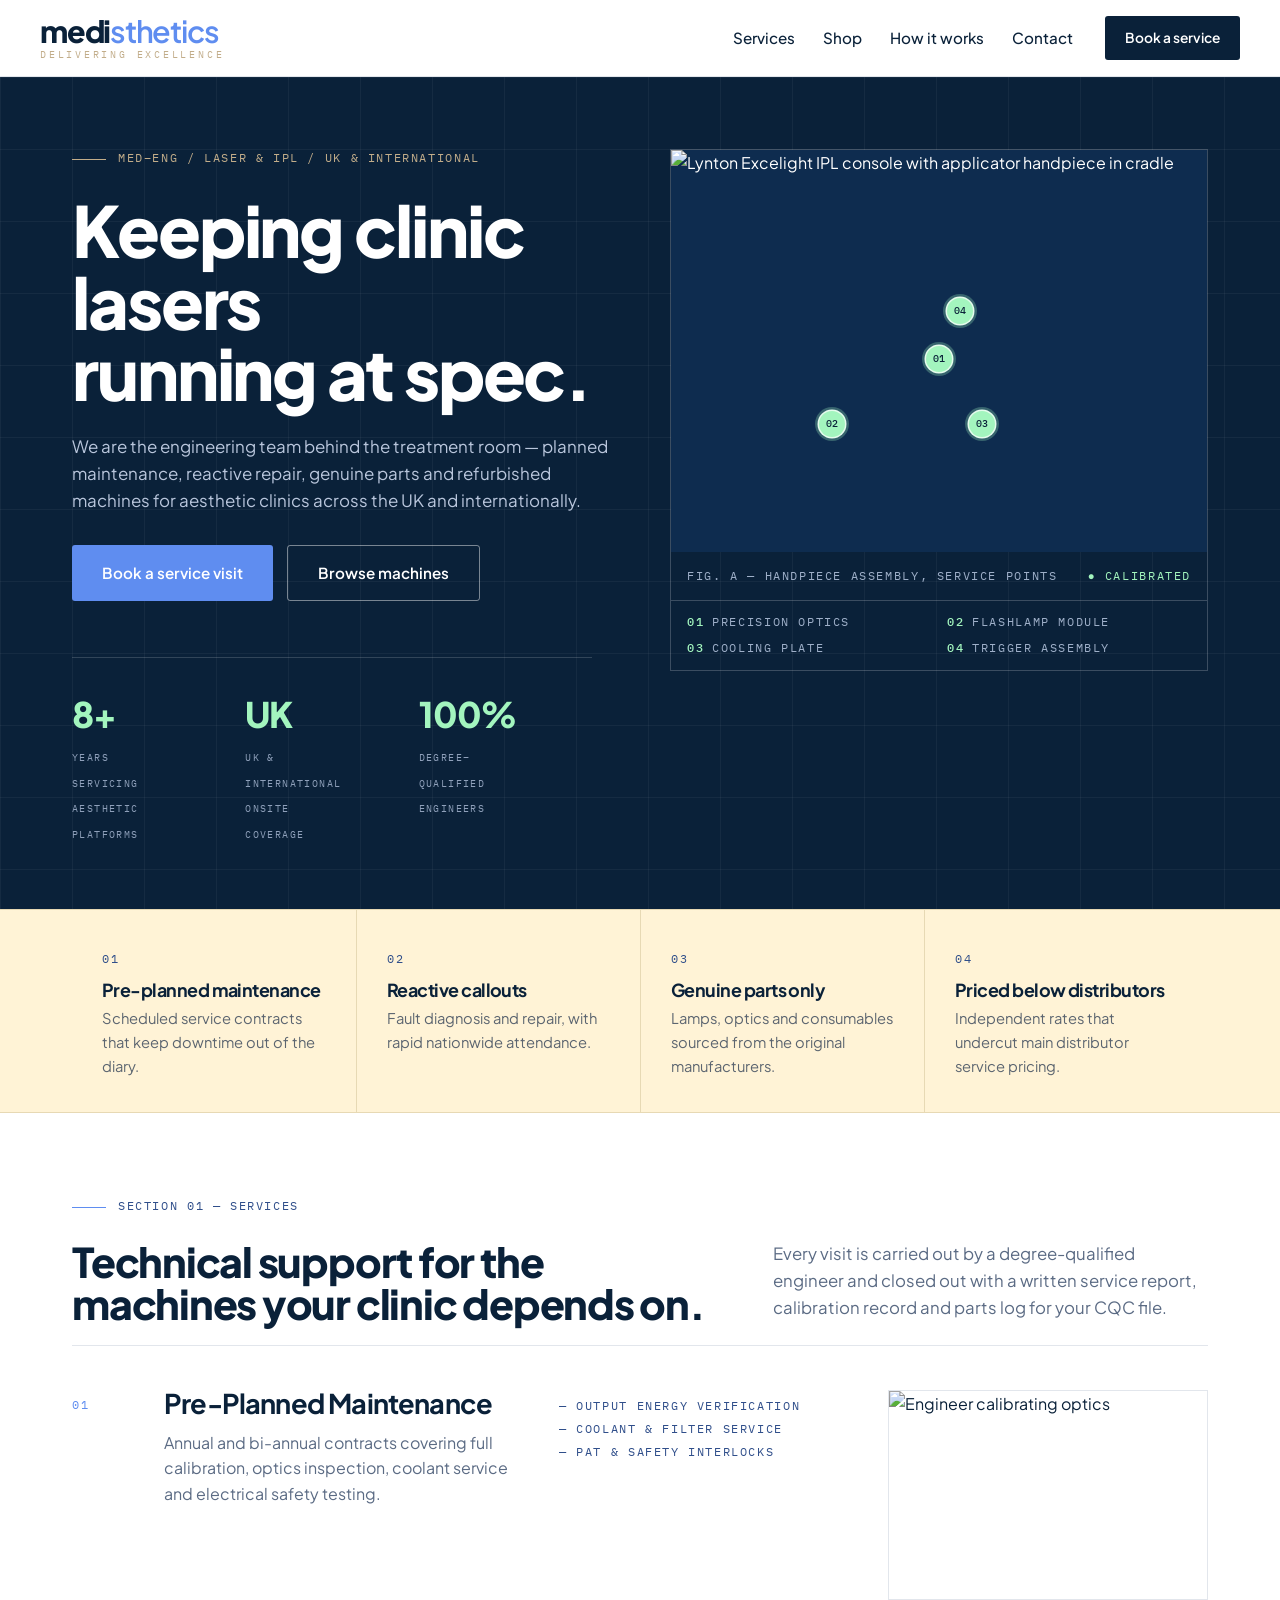
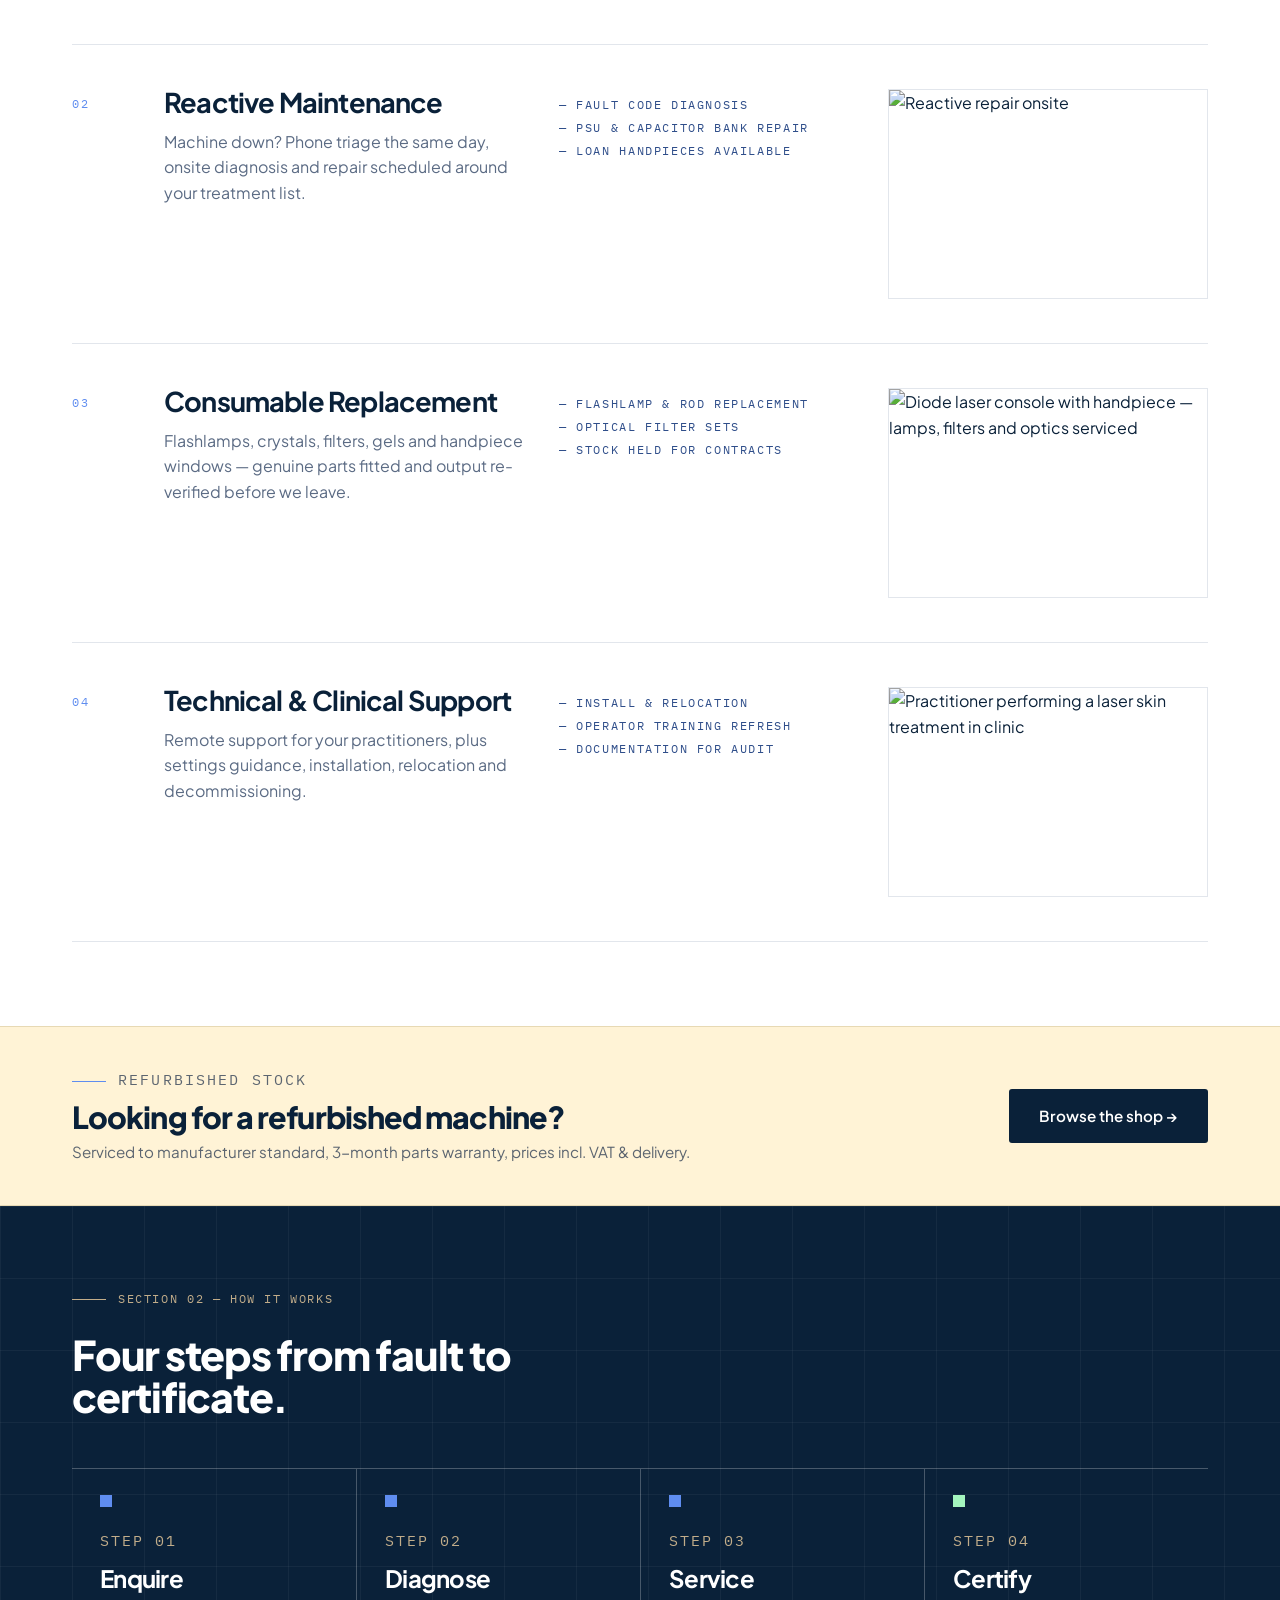
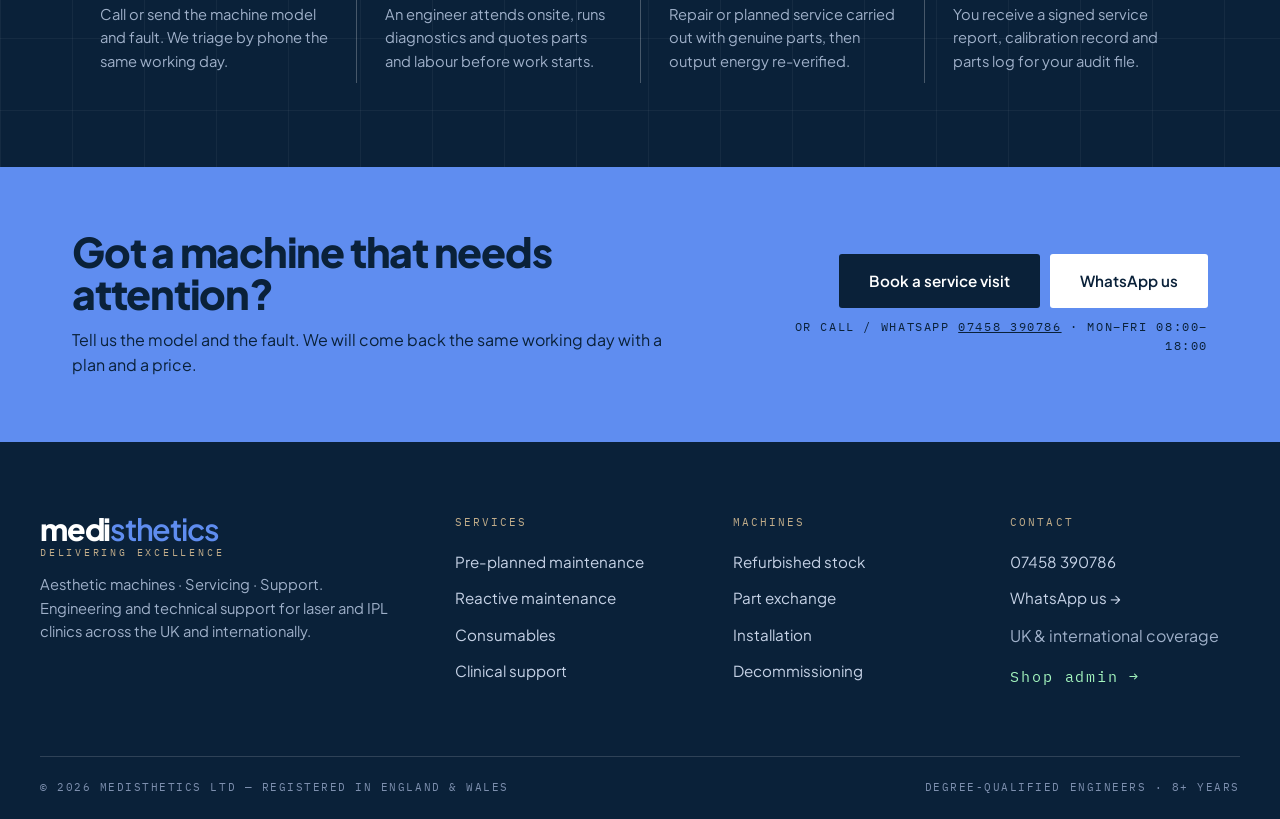
==== index.html @ 8d22d235 "Footer logo keeps its tagline on mobile/tablet" ====
<!doctype html>
<html lang="en">
<head>
  <meta charset="utf-8" />
  <meta name="viewport" content="width=device-width, initial-scale=1" />
  <title>medisthetics — Keeping clinic lasers running at spec</title>
  <meta name="description" content="Planned maintenance, reactive repair, genuine parts and refurbished machines for aesthetic clinics across the UK and internationally." />
  <meta name="theme-color" content="#0A2139" />
  <meta property="og:type" content="website" />
  <meta property="og:title" content="medisthetics — Keeping clinic lasers running at spec" />
  <meta property="og:description" content="Planned maintenance, reactive repair, genuine parts and refurbished machines for aesthetic clinics across the UK and internationally." />
  <meta name="twitter:card" content="summary" />
  <meta name="twitter:title" content="medisthetics — Keeping clinic lasers running at spec" />
  <meta name="twitter:description" content="Planned maintenance, reactive repair, genuine parts and refurbished machines for aesthetic clinics across the UK and internationally." />
  <link rel="preconnect" href="https://fonts.googleapis.com">
  <link rel="preconnect" href="https://fonts.gstatic.com" crossorigin>
  <link rel="preconnect" href="https://medisthetics.co.uk" />
  <link rel="preconnect" href="https://images.pexels.com" />
  <link rel="preconnect" href="https://images.unsplash.com" />
  <link href="https://fonts.googleapis.com/css2?family=Plus+Jakarta+Sans:wght@400;500;600;700;800&family=IBM+Plex+Mono:wght@400;500&display=swap" rel="stylesheet">
  <link rel="stylesheet" href="css/styles.css?v=11" />
  <link rel="icon" href="data:image/svg+xml,<svg xmlns='http://www.w3.org/2000/svg' viewBox='0 0 100 100'><rect width='100' height='100' fill='%230A2139'/><text x='50' y='66' font-size='52' text-anchor='middle' fill='%235F8DF0' font-family='sans-serif' font-weight='bold'>m</text></svg>">
</head>
<body>
  <a class="skip-link" href="#main">Skip to content</a>

  <header class="site-header">
    <div class="container header-inner">
      <a href="#main" class="logo">medi<span>sthetics</span><em>DELIVERING EXCELLENCE</em></a>
      <nav class="nav" id="nav" aria-label="Primary">
        <a href="#services">Services</a>
        <a href="shop.html">Shop</a>
        <a href="#how">How it works</a>
        <a href="#contact">Contact</a>
        <a href="https://book.heygoldie.com/Medisthetics" target="_blank" rel="noopener" class="nav-cta">Book a service</a>
      </nav>
      <div class="header-right">
        <a class="btn btn-navy btn-sm" href="https://book.heygoldie.com/Medisthetics" target="_blank" rel="noopener">Book a service</a>
        <button class="hamburger" id="hamburger" aria-label="Open menu" aria-expanded="false" aria-controls="nav">☰</button>
      </div>
    </div>
  </header>

  <main id="main">

    <!-- HERO -->
    <section class="hero">
      <div class="container hero-grid">
        <div class="hero-copy">
          <p class="mono eyebrow-light"><span class="rule"></span>MED–ENG / LASER &amp; IPL / UK &amp; INTERNATIONAL</p>
          <h1>Keeping clinic<br>lasers<br>running at spec.</h1>
          <p class="hero-sub">We are the engineering team behind the treatment room — planned maintenance, reactive repair, genuine parts and refurbished machines for aesthetic clinics across the UK and internationally.</p>
          <div class="hero-actions">
            <a href="https://book.heygoldie.com/Medisthetics" target="_blank" rel="noopener" class="btn btn-blue">Book a service visit</a>
            <a href="shop.html" class="btn btn-ghost">Browse machines</a>
          </div>
          <div class="hero-stats">
            <div><strong>8+</strong><span>YEARS<br>SERVICING<br>AESTHETIC<br>PLATFORMS</span></div>
            <div><strong>UK</strong><span>UK &amp;<br>INTERNATIONAL<br>ONSITE<br>COVERAGE</span></div>
            <div><strong>100%</strong><span>DEGREE–<br>QUALIFIED<br>ENGINEERS</span></div>
          </div>
        </div>
        <div class="hero-fig">
          <div class="fig-img">
            <img src="https://medisthetics.co.uk/wp-content/uploads/2023/08/359752396_1348862642333833_5605400565994651627_n.jpg" alt="Lynton Excelight IPL console with applicator handpiece in cradle" fetchpriority="high" decoding="async" />
            <span class="ann-dot" style="left:50%;top:52%">01</span>
            <span class="ann-dot" style="left:30%;top:68%">02</span>
            <span class="ann-dot" style="left:58%;top:68%">03</span>
            <span class="ann-dot" style="left:54%;top:40%">04</span>
          </div>
          <div class="fig-cap mono">
            <span>FIG. A — HANDPIECE ASSEMBLY, SERVICE POINTS</span>
            <span class="ok">● CALIBRATED</span>
          </div>
          <ul class="fig-key mono" aria-label="Service points key">
            <li><b>01</b>Precision optics</li>
            <li><b>02</b>Flashlamp module</li>
            <li><b>03</b>Cooling plate</li>
            <li><b>04</b>Trigger assembly</li>
          </ul>
        </div>
      </div>
    </section>

    <!-- PILLARS -->
    <section class="pillars">
      <div class="container pillars-grid">
        <div><span class="mono num">01</span><h3>Pre-planned maintenance</h3><p>Scheduled service contracts that keep downtime out of the diary.</p></div>
        <div><span class="mono num">02</span><h3>Reactive callouts</h3><p>Fault diagnosis and repair, with rapid nationwide attendance.</p></div>
        <div><span class="mono num">03</span><h3>Genuine parts only</h3><p>Lamps, optics and consumables sourced from the original manufacturers.</p></div>
        <div><span class="mono num">04</span><h3>Priced below distributors</h3><p>Independent rates that undercut main distributor service pricing.</p></div>
      </div>
    </section>

    <!-- SERVICES -->
    <section class="section services" id="services">
      <div class="container">
        <p class="mono section-tag"><span class="rule blue"></span>SECTION 01 — SERVICES</p>
        <div class="services-head">
          <h2>Technical support for the machines your clinic depends on.</h2>
          <p>Every visit is carried out by a degree-qualified engineer and closed out with a written service report, calibration record and parts log for your CQC file.</p>
        </div>

        <div class="service-row">
          <span class="mono snum">01</span>
          <div class="s-main"><h3>Pre-Planned Maintenance</h3><p>Annual and bi-annual contracts covering full calibration, optics inspection, coolant service and electrical safety testing.</p></div>
          <ul class="mono s-list"><li>— OUTPUT ENERGY VERIFICATION</li><li>— COOLANT &amp; FILTER SERVICE</li><li>— PAT &amp; SAFETY INTERLOCKS</li></ul>
          <img src="https://images.unsplash.com/photo-1581092160562-40aa08e78837?q=80&w=800&auto=format&fit=crop" alt="Engineer calibrating optics" loading="lazy" decoding="async" />
        </div>

        <div class="service-row">
          <span class="mono snum">02</span>
          <div class="s-main"><h3>Reactive Maintenance</h3><p>Machine down? Phone triage the same day, onsite diagnosis and repair scheduled around your treatment list.</p></div>
          <ul class="mono s-list"><li>— FAULT CODE DIAGNOSIS</li><li>— PSU &amp; CAPACITOR BANK REPAIR</li><li>— LOAN HANDPIECES AVAILABLE</li></ul>
          <img src="https://images.unsplash.com/photo-1581092918056-0c4c3acd3789?q=80&w=800&auto=format&fit=crop" alt="Reactive repair onsite" loading="lazy" decoding="async" />
        </div>

        <div class="service-row">
          <span class="mono snum">03</span>
          <div class="s-main"><h3>Consumable Replacement</h3><p>Flashlamps, crystals, filters, gels and handpiece windows — genuine parts fitted and output re-verified before we leave.</p></div>
          <ul class="mono s-list"><li>— FLASHLAMP &amp; ROD REPLACEMENT</li><li>— OPTICAL FILTER SETS</li><li>— STOCK HELD FOR CONTRACTS</li></ul>
          <img src="https://medisthetics.co.uk/wp-content/uploads/2023/08/360036607_1311013256158118_4040038408890133275_n.jpg" alt="Diode laser console with handpiece — lamps, filters and optics serviced" loading="lazy" decoding="async" />
        </div>

        <div class="service-row">
          <span class="mono snum">04</span>
          <div class="s-main"><h3>Technical &amp; Clinical Support</h3><p>Remote support for your practitioners, plus settings guidance, installation, relocation and decommissioning.</p></div>
          <ul class="mono s-list"><li>— INSTALL &amp; RELOCATION</li><li>— OPERATOR TRAINING REFRESH</li><li>— DOCUMENTATION FOR AUDIT</li></ul>
          <img src="https://images.pexels.com/photos/3738355/pexels-photo-3738355.jpeg?auto=compress&cs=tinysrgb&w=800" alt="Practitioner performing a laser skin treatment in clinic" loading="lazy" decoding="async" />
        </div>
      </div>
    </section>

    <!-- MACHINES BANNER -->
    <section class="shop-teaser">
      <div class="container shop-teaser-inner">
        <div>
          <p class="mono section-tag"><span class="rule blue"></span>REFURBISHED STOCK</p>
          <h2>Looking for a refurbished machine?</h2>
          <p>Serviced to manufacturer standard, 3-month parts warranty, prices incl. VAT &amp; delivery.</p>
        </div>
        <a href="shop.html" class="btn btn-navy">Browse the shop →</a>
      </div>
    </section>

    <!-- HOW IT WORKS -->
    <section class="how" id="how">
      <div class="container">
        <p class="mono eyebrow-light"><span class="rule"></span>SECTION 02 — HOW IT WORKS</p>
        <h2>Four steps from fault to<br>certificate.</h2>
        <div class="steps-grid">
          <div class="step"><span class="sq blue"></span><p class="mono">STEP 01</p><h3>Enquire</h3><p>Call or send the machine model and fault. We triage by phone the same working day.</p></div>
          <div class="step"><span class="sq blue"></span><p class="mono">STEP 02</p><h3>Diagnose</h3><p>An engineer attends onsite, runs diagnostics and quotes parts and labour before work starts.</p></div>
          <div class="step"><span class="sq blue"></span><p class="mono">STEP 03</p><h3>Service</h3><p>Repair or planned service carried out with genuine parts, then output energy re-verified.</p></div>
          <div class="step"><span class="sq mint"></span><p class="mono">STEP 04</p><h3>Certify</h3><p>You receive a signed service report, calibration record and parts log for your audit file.</p></div>
        </div>
      </div>
    </section>

    <!-- CTA / CONTACT -->
    <section class="cta" id="contact">
      <div class="container cta-inner">
        <div class="cta-copy">
          <h2>Got a machine that needs attention?</h2>
          <p class="contact-sub">Tell us the model and the fault. We will come back the same working day with a plan and a price.</p>
        </div>
        <div class="cta-side">
          <div class="cta-btns">
            <a class="btn btn-navy" href="https://book.heygoldie.com/Medisthetics" target="_blank" rel="noopener">Book a service visit</a>
            <a class="btn btn-whatsapp" href="https://wa.me/447458390786?text=Hi%20medisthetics%2C%20I%20have%20a%20machine%20enquiry." target="_blank" rel="noopener">WhatsApp us</a>
          </div>
          <p class="mono cta-line">OR CALL / WHATSAPP <a href="tel:+447458390786">07458 390786</a> · MON–FRI 08:00–18:00</p>
        </div>
      </div>
    </section>

  </main>

  <footer class="footer">
    <div class="container footer-grid">
      <div class="f-brand">
        <div class="logo light">medi<span>sthetics</span><em>DELIVERING EXCELLENCE</em></div>
        <p>Aesthetic machines · Servicing · Support. Engineering and technical support for laser and IPL clinics across the UK and internationally.</p>
      </div>
      <div><p class="mono f-tag">SERVICES</p><a href="#services">Pre-planned maintenance</a><a href="#services">Reactive maintenance</a><a href="#services">Consumables</a><a href="#services">Clinical support</a></div>
      <div><p class="mono f-tag">MACHINES</p><a href="shop.html">Refurbished stock</a><a href="shop.html">Part exchange</a><a href="#contact">Installation</a><a href="#contact">Decommissioning</a></div>
      <div><p class="mono f-tag">CONTACT</p><a href="tel:+447458390786">07458 390786</a><a href="https://wa.me/447458390786" target="_blank" rel="noopener">WhatsApp us →</a><span>UK &amp; international coverage</span><a href="admin.html" class="f-admin">Shop admin →</a></div>
    </div>
    <div class="container footer-bottom mono">
      <span>© 2026 MEDISTHETICS LTD — REGISTERED IN ENGLAND &amp; WALES</span>
      <span>DEGREE-QUALIFIED ENGINEERS · 8+ YEARS</span>
    </div>
  </footer>

  <script src="js/store.js?v=11"></script>
  <script src="js/app.js?v=11"></script>
</body>
</html>
---- css/styles.css ----
/* medisthetics — clean engineering editorial
   Navy #0A2139 / Blue #5F8DF0 / Cream #FFF3D6 / Mint #A3F5BE / Tan #C2AD8A
   Sans: Plus Jakarta Sans. Mono: IBM Plex Mono for labels.
*/
:root{
  --navy:#0A2139;
  --navy-2:#10294a;
  --blue:#5F8DF0;
  --blue-dark:#2F4E8A;
  --cream:#FFF3D6;
  --cream-line:#E7D9B4;
  --mint:#A3F5BE;
  --tan:#C2AD8A;
  --ink:#0A2139;
  --muted:#5B6B84;
  --line:#E2E6EC;
  --bg:#FFFFFF;
  --bg-soft:#F7F8FA;
  --sans:'Plus Jakarta Sans',-apple-system,'Segoe UI',sans-serif;
  --mono:'IBM Plex Mono',ui-monospace,monospace;
}
*{box-sizing:border-box}
html{scroll-behavior:smooth;overflow-x:clip}
body{margin:0;font-family:var(--sans);color:var(--ink);background:var(--bg);line-height:1.6;-webkit-font-smoothing:antialiased;overflow-x:clip}
img{display:block;max-width:100%}
a{color:inherit}
.container{max-width:1200px;margin:0 auto;padding:0 32px}
.hidden{display:none!important}
.mono{font-family:var(--mono);font-size:.72rem;letter-spacing:.14em;text-transform:uppercase;font-weight:400}
h1,h2,h3{letter-spacing:-.03em;line-height:1.02;margin:0}
h1{font-size:clamp(2.4rem,6vw + 1rem,4.4rem);font-weight:800;color:#fff}
h2{font-size:clamp(1.8rem,3.2vw,2.6rem);font-weight:800}
.section{padding:84px 0}
.rule{display:inline-block;width:34px;height:1px;background:var(--tan);vertical-align:middle;margin-right:12px}
.rule.blue{background:var(--blue)}

/* Header */
.site-header{position:sticky;top:0;z-index:80;background:#fff;border-bottom:1px solid var(--line)}
.header-inner{display:flex;align-items:center;gap:32px;padding:16px 0}
.logo{font-size:1.9rem;font-weight:800;letter-spacing:-.04em;text-decoration:none;color:var(--navy);line-height:1}
.logo span{color:var(--blue);font-weight:600}
.logo em{display:block;font-style:normal;font-family:var(--mono);font-size:.62rem;letter-spacing:.28em;color:var(--tan);font-weight:400;margin-top:4px}
.logo.light{color:#fff}
.nav{display:flex;gap:28px;margin-left:auto}
.nav a{text-decoration:none;font-size:.95rem;font-weight:500;color:var(--ink)}
.nav a:hover{color:var(--blue-dark)}
.nav-cta{display:none}
.header-right{display:flex;align-items:center;gap:10px;flex:none}
.header-inner>*{min-width:0}
.logo{min-width:0;overflow:hidden}
.logo em{white-space:nowrap}
.hamburger{display:none;background:#fff;border:1.5px solid var(--navy);color:var(--navy);padding:6px 10px;cursor:pointer;font-size:1.05rem;line-height:1;border-radius:10px;min-width:44px;min-height:44px;position:relative;z-index:70}
.hamburger:hover{background:var(--navy);color:#fff}
.hamburger[aria-expanded="true"]{background:var(--navy);color:#fff}
@media(max-width:900px){
  .nav{position:fixed;top:0;right:0;bottom:0;width:min(280px,82vw);background:var(--navy);flex-direction:column;padding:90px 28px;transform:translateX(100%);transition:.25s;margin:0;z-index:60;gap:4px}  .nav.open{transform:none;box-shadow:-16px 0 40px rgba(10,33,57,.35)}
  .nav a{color:#fff}
  .nav a.active{color:var(--mint);border-bottom-color:var(--mint)}
  .header-right{margin-left:auto}
  .nav-cta{display:inline-flex!important;align-items:center;justify-content:center;background:var(--blue);border-radius:6px;padding:14px 20px!important;font-weight:700;margin-top:12px}
  .site-header .logo em{display:none}
  .hamburger{display:block}
}

/* Buttons — flat, sharp */
.btn{display:inline-flex;align-items:center;justify-content:center;text-decoration:none;border:0;cursor:pointer;font-family:var(--sans);font-weight:600;font-size:.95rem;padding:15px 30px;border-radius:3px;transition:.15s}
.btn-sm{padding:11px 20px;font-size:.86rem}
.btn-blue{background:var(--blue);color:#fff}
.btn-blue:hover{background:var(--blue-dark)}
.btn-navy{background:var(--navy);color:#fff}
.btn-navy:hover{background:var(--navy-2)}
.btn-ghost{border:1px solid rgba(255,255,255,.45);color:#fff;background:transparent}
.btn-ghost:hover{border-color:#fff}

/* Hero */
.hero{background:var(--navy);background-image:linear-gradient(rgba(255,255,255,.045) 1px,transparent 1px),linear-gradient(90deg,rgba(255,255,255,.045) 1px,transparent 1px);background-size:72px 72px;color:#fff;padding:72px 0 64px}
.hero-grid{display:grid;grid-template-columns:1fr 1fr;gap:60px;align-items:start}
.eyebrow-light{color:var(--tan);margin:0 0 26px}
.hero-sub{color:#B9C6DC;font-size:1.06rem;max-width:46ch;margin:24px 0 30px}
.hero-actions{display:flex;gap:14px;flex-wrap:wrap}
.hero-stats{display:grid;grid-template-columns:repeat(3,1fr);margin-top:56px;padding-top:28px;border-top:1px solid rgba(255,255,255,.16);max-width:520px}
.hero-stats strong{display:block;color:var(--mint);font-size:2.2rem;font-weight:800;letter-spacing:-.03em}
.hero-stats span{font-family:var(--mono);font-size:.62rem;letter-spacing:.14em;color:#8fa0ba;line-height:1.7}
.hero-fig{border:1px solid rgba(255,255,255,.2)}
.fig-img{position:relative;background:#0e2c4f;aspect-ratio:4/3;overflow:hidden}
.fig-img img{width:100%;height:100%;object-fit:cover;object-position:center 25%}
.fig-cap{display:flex;justify-content:space-between;gap:16px;padding:14px 16px;color:#9fb0c9;line-height:1.7}
.fig-cap .ok{color:var(--mint)}
/* Numbered service-point dots (numbers only — names live in the key below, so nothing can overlap) */
.ann-dot{position:absolute;z-index:2;transform:translate(-50%,-50%);width:26px;height:26px;border-radius:50%;background:var(--mint);color:var(--navy);font-family:var(--mono);font-size:.64rem;font-weight:500;display:flex;align-items:center;justify-content:center;box-shadow:0 0 0 4px rgba(163,245,190,.28),0 0 0 1.5px #fff}
.fig-key{list-style:none;margin:0;padding:12px 16px;display:grid;grid-template-columns:1fr 1fr;gap:8px 16px;border-top:1px solid rgba(255,255,255,.2);color:#9fb0c9;line-height:1.6;text-transform:uppercase}
.fig-key b{color:var(--mint);font-weight:500;margin-right:8px}
@media(max-width:960px){.hero-grid{grid-template-columns:1fr}}

/* Pillars */
.pillars{background:var(--cream);border-top:1px solid var(--cream-line);border-bottom:1px solid var(--cream-line)}
.pillars-grid{display:grid;grid-template-columns:repeat(4,1fr)}
.pillars-grid>div{padding:34px 30px;border-left:1px solid var(--cream-line)}
.pillars-grid>div:first-child{border-left:0}
.num{color:var(--blue)}
.pillars h3{font-size:1.12rem;margin:12px 0 8px}
.pillars p{margin:0;color:#5c6570;font-size:.92rem}
@media(max-width:900px){.pillars-grid{grid-template-columns:1fr 1fr}.pillars-grid>div{border-left:0;border-top:1px solid var(--cream-line)}}
@media(max-width:560px){.pillars-grid{grid-template-columns:1fr}}

/* Services */
.section-tag{color:var(--blue-dark);margin:0 0 26px}
.services-head{display:grid;grid-template-columns:1.2fr .8fr;gap:48px;align-items:start;margin-bottom:20px}
.services-head p{color:var(--muted);font-size:1.05rem;margin:0}
.service-row{display:grid;grid-template-columns:60px 1.1fr .9fr 320px;gap:32px;align-items:start;padding:44px 0;border-top:1px solid var(--line)}
.service-row:last-of-type{border-bottom:1px solid var(--line)}
.snum{color:var(--blue);padding-top:6px}
.s-main h3{font-size:1.7rem;margin-bottom:12px}
.s-main p{margin:0;color:var(--muted);max-width:38ch}
.s-list{list-style:none;margin:0;padding:4px 0 0;color:var(--blue-dark);line-height:2}
.s-list li{white-space:nowrap}
.service-row img{width:100%;height:210px;object-fit:cover;border:1px solid var(--line)}
@media(max-width:1020px){.service-row{grid-template-columns:50px 1fr 1fr}.service-row img{grid-column:1/-1;height:260px}.s-list li{white-space:normal}}
@media(max-width:680px){.services-head{grid-template-columns:1fr}.service-row{grid-template-columns:1fr;gap:14px}}

/* Machines banner (homepage link to dedicated shop) */
.shop-teaser{background:var(--cream);border-top:1px solid var(--cream-line);border-bottom:1px solid var(--cream-line)}
.shop-teaser-inner{display:flex;align-items:center;justify-content:space-between;gap:28px;padding-top:40px;padding-bottom:40px}
.shop-teaser .section-tag{margin:0 0 10px}
.shop-teaser h2{font-size:clamp(1.4rem,2.4vw,1.9rem);margin:0 0 8px}
.shop-teaser p{margin:0;color:#5c6570;max-width:60ch;font-size:.95rem}
.shop-teaser .btn{flex:0 0 auto}
@media(max-width:800px){.shop-teaser-inner{flex-direction:column;align-items:start}}

/* Shop — product listing */
.shop{background:var(--bg-soft);border-top:1px solid var(--line);border-bottom:1px solid var(--line)}
.shop-head{display:flex;align-items:end;justify-content:space-between;gap:24px;margin-bottom:24px}
.shop-head h2{margin-bottom:10px}
.shop-head-sub{margin:0;color:var(--muted);font-size:1.02rem;max-width:60ch}
.count-badge{flex:0 0 auto;background:var(--navy);color:#fff;border-radius:999px;padding:10px 18px;margin:0}
.shop-toolbar{display:flex;gap:12px;align-items:stretch;background:#fff;border:1px solid var(--line);border-radius:14px;padding:12px;box-shadow:0 1px 2px rgba(10,33,57,.06);position:sticky;top:73px;z-index:20}
.search-wrap{flex:1;display:flex;align-items:center;gap:10px;border:1px solid var(--line);border-radius:10px;padding:0 14px;background:#FBFCFE;min-width:0}
.search-wrap:focus-within{border-color:var(--blue);box-shadow:0 0 0 3px rgba(95,141,240,.18)}
.search-icon{color:var(--blue-dark);font-size:1.1rem}
.search-wrap input{flex:1;border:0;background:transparent;font-family:var(--sans);font-size:.95rem;padding:13px 0;outline:none;min-width:0}
.clear-btn{border:0;background:#EDF1F6;border-radius:50%;width:26px;height:26px;cursor:pointer;color:var(--blue-dark);font-size:.75rem;line-height:1}
.toolbar-right{display:flex;gap:10px;align-items:stretch}
.sort-wrap{display:flex;align-items:center;gap:10px;border:1px solid var(--line);border-radius:10px;padding:0 14px;background:#fff}
.sort-label{color:var(--muted);font-size:.66rem}
.sort-wrap select{border:0;background:transparent;font-family:var(--sans);font-size:.9rem;font-weight:600;padding:13px 0;outline:none;cursor:pointer;color:var(--ink)}
.btn-reset{background:transparent;border:1px dashed var(--line);border-radius:10px;padding:0 18px;cursor:pointer;font-family:var(--sans);font-weight:700;font-size:.86rem;color:var(--blue-dark)}
.btn-reset:hover{border-color:var(--blue)}
.shop-subrow{display:flex;align-items:center;gap:14px;margin:18px 0 24px;flex-wrap:wrap}
.filter-label{color:var(--muted);margin:0}
.product-grid{display:grid;grid-template-columns:repeat(3,1fr);gap:24px}
.product{background:#fff;border:1px solid var(--line);border-radius:14px;overflow:hidden;display:flex;flex-direction:column;box-shadow:0 1px 2px rgba(10,33,57,.05);transition:transform .2s ease,box-shadow .2s ease}
.product:hover{transform:translateY(-4px);box-shadow:0 12px 32px rgba(10,33,57,.12)}
.product-img{aspect-ratio:4/3;background:#EDF1F6;overflow:hidden;position:relative}
.product-img img{width:100%;height:100%;object-fit:cover;transition:transform .45s ease}
.product:hover .product-img img{transform:scale(1.05)}
.product-badge{position:absolute;top:12px;left:12px;background:var(--navy);color:#fff;font-family:var(--mono);font-size:.62rem;letter-spacing:.12em;padding:7px 12px;text-transform:uppercase;border-radius:999px;box-shadow:0 2px 8px rgba(10,33,57,.25)}
.product-badge.is-premium{background:var(--mint);color:var(--navy)}
.product-warranty{position:absolute;left:12px;bottom:12px;background:rgba(255,255,255,.94);color:var(--navy);font-family:var(--mono);font-size:.62rem;letter-spacing:.1em;padding:6px 10px;border-radius:999px;text-transform:uppercase}
.product-body{padding:22px;display:flex;flex-direction:column;gap:10px;flex:1}
.product-kicker{margin:0;color:var(--blue-dark);font-size:.66rem}
.product-body h3{font-size:1.22rem;line-height:1.2}
.product-desc{font-size:.9rem;color:var(--muted);margin:0;display:-webkit-box;-webkit-line-clamp:2;-webkit-box-orient:vertical;overflow:hidden;min-height:2.7em}
.product-foot{margin-top:auto;padding-top:16px;border-top:1px solid var(--line);display:grid;gap:12px}
.product-price-row{display:flex;align-items:baseline;justify-content:space-between;gap:12px}
.price{font-weight:800;font-size:1.4rem;letter-spacing:-.02em}
.price small{display:block;font-weight:400;font-size:.66rem;color:var(--muted);font-family:var(--mono);letter-spacing:.12em;margin-top:2px}
.price-note{font-family:var(--mono);font-size:.62rem;letter-spacing:.1em;color:var(--muted);text-transform:uppercase}
.btn-view{background:var(--navy);color:#fff;border:0;border-radius:9px;padding:13px 18px;cursor:pointer;font-family:var(--sans);font-weight:700;font-size:.9rem;transition:.15s;width:100%}
.btn-view:hover{background:var(--navy-2)}
.empty{background:#fff;border:1px dashed var(--cream-line);border-radius:14px;padding:48px 32px;text-align:center}
.empty-title{font-weight:800;font-size:1.2rem;margin:0 0 8px}
.empty-sub{color:var(--muted);margin:0 0 20px}
.empty-actions{display:flex;gap:10px;justify-content:center;flex-wrap:wrap}
.empty-ghost{color:var(--navy)!important;border-color:var(--line)!important}
.shop-foot{display:flex;justify-content:space-between;gap:16px;flex-wrap:wrap;margin-top:28px;color:var(--muted)}
.shop-foot p{margin:0}
.shop-foot a{color:var(--blue-dark)}
.admin-hint{margin:0;color:var(--muted)}
.admin-hint a{color:var(--blue-dark)}
@media(max-width:960px){.product-grid{grid-template-columns:1fr 1fr}.shop-toolbar{position:static;flex-direction:column}}
@media(max-width:620px){.product-grid{grid-template-columns:1fr}.shop-head{flex-direction:column;align-items:start}.toolbar-right{flex-direction:column}.sort-wrap{justify-content:space-between}}

/* How */
.how{background:var(--navy);background-image:linear-gradient(rgba(255,255,255,.045) 1px,transparent 1px),linear-gradient(90deg,rgba(255,255,255,.045) 1px,transparent 1px);background-size:72px 72px;color:#fff;padding:84px 0}
.how h2{color:#fff;margin:0 0 50px}
.steps-grid{display:grid;grid-template-columns:repeat(4,1fr);border-top:1px solid rgba(255,255,255,.25)}
.step{padding:26px 28px 10px;border-left:1px solid rgba(255,255,255,.25)}
.step:first-child{border-left:0}
.sq{display:block;width:12px;height:12px;background:var(--blue);margin-bottom:22px}
.sq.mint{background:var(--mint)}
.step .mono{color:var(--tan);margin:0 0 14px}
.step h3{font-size:1.5rem;color:#fff;margin-bottom:12px}
.step p{color:#9fb0c9;font-size:.92rem;margin:0}
@media(max-width:900px){.steps-grid{grid-template-columns:1fr 1fr}.step{border-top:1px solid rgba(255,255,255,.25)}}
@media(max-width:560px){.steps-grid{grid-template-columns:1fr}.step{border-left:0}}

/* CTA / Contact — PDF band: title left, booking action right */
.cta{background:var(--blue);color:var(--navy);padding:64px 0}
.cta h2{margin-bottom:12px}
.cta-inner{display:flex;align-items:center;justify-content:space-between;gap:48px}
.cta-copy{max-width:640px}
.contact-sub{margin:0;font-size:1rem;max-width:52ch;color:var(--navy)}
.cta-side{display:grid;gap:10px;justify-items:end;text-align:right}
.cta-btns{display:flex;gap:10px;flex-wrap:wrap;justify-content:flex-end}
.btn-whatsapp{background:#fff;color:var(--navy)}
.btn-whatsapp:hover{background:#EDF1F6}
.cta-line{margin:0!important;color:var(--navy)!important}
.cta-line a{color:inherit}
@media(max-width:900px){.cta-inner{flex-direction:column;align-items:start;gap:28px}.cta-side{justify-items:start;text-align:left}}
@media(max-width:560px){.frow{grid-template-columns:1fr}}

/* Footer */
.footer{background:var(--navy);color:#9fb0c9}
.footer-grid{display:grid;grid-template-columns:1.6fr 1fr 1fr 1fr;gap:48px;padding:72px 0 56px}
.f-brand p{font-size:.92rem;max-width:36ch}
.f-tag{color:var(--tan);margin:0 0 18px;font-size:.7rem;letter-spacing:.18em}
.footer-grid a{display:block;text-decoration:none;font-size:.95rem;margin-bottom:12px;color:#c6d2e6}
.footer-grid a:hover{color:#fff}
.f-admin{margin-top:16px;color:var(--mint)!important;font-family:var(--mono);font-size:.7rem;letter-spacing:.12em}
.footer-bottom{display:flex;justify-content:space-between;gap:12px;flex-wrap:wrap;border-top:1px solid rgba(255,255,255,.15);padding:22px 0;color:#7d8fae;font-size:.68rem}
@media(max-width:900px){.footer-grid{grid-template-columns:1fr 1fr}}
@media(max-width:560px){.footer-grid{grid-template-columns:1fr}}

/* Modal */
.modal{position:fixed;inset:0;background:rgba(10,33,57,.6);display:flex;align-items:center;justify-content:center;padding:20px;z-index:100}
.modal-box{background:#fff;padding:30px;max-width:440px;width:100%;position:relative;border-radius:4px}
.modal-x{position:absolute;top:10px;right:10px;border:1px solid var(--line);background:#fff;width:34px;height:34px;cursor:pointer}
.modal-box input,.modal-box textarea{width:100%;font-family:var(--sans);font-size:.9rem;padding:12px;border:1px solid var(--line);border-radius:3px;margin-bottom:10px}
.form-note{color:var(--blue-dark);text-transform:none;letter-spacing:0;font-size:.82rem}

/* Admin — same clean language */
.admin-wrap{padding:48px 28px 80px;max-width:1200px}
.admin-card{background:#fff;border:1px solid var(--line);border-radius:4px;padding:30px;margin-bottom:22px}
.admin-card h2{margin-bottom:6px}
.admin-card .sub{color:var(--muted);font-size:.92rem;margin:0 0 20px}
.admin-grid{display:grid;grid-template-columns:.95fr 1.05fr;gap:22px;align-items:start}
.admin-card label{display:flex;flex-direction:column;gap:7px;font-size:.82rem;font-weight:600;margin-bottom:14px}
.admin-card input,.admin-card textarea,.admin-card select{font-family:var(--sans);font-weight:400;font-size:.92rem;padding:12px 14px;border:1px solid var(--line);border-radius:3px;background:#FBFCFE;width:100%}
.row2{display:grid;grid-template-columns:1fr 1fr;gap:12px}
.img-preview{width:100%;max-height:220px;object-fit:cover;border:1px solid var(--line);background:var(--bg-soft);min-height:120px}
.form-actions{display:flex;gap:10px}
.admin-tools{display:flex;gap:8px;margin-bottom:14px;flex-wrap:wrap}
.admin-tools input{flex:1;min-width:140px;font-family:var(--sans);padding:10px 14px;border:1px solid var(--line);border-radius:3px}
.admin-list{display:grid;gap:10px;max-height:720px;overflow:auto}
.admin-item{display:grid;grid-template-columns:64px 1fr auto;gap:12px;align-items:center;border:1px solid var(--line);padding:10px;background:#FBFCFE}
.admin-item img{width:64px;height:64px;object-fit:cover;background:var(--bg-soft)}
.admin-item strong{display:block;font-size:.92rem}
.admin-item span{font-size:.78rem;color:var(--muted)}
.btn-danger{background:#fff;color:#B42318;border:1px solid #F0B8B0;padding:8px 12px;cursor:pointer;font-weight:700;font-size:.8rem;border-radius:3px}
.btn-edit{background:#fff;border:1px solid var(--line);padding:8px 12px;cursor:pointer;font-weight:700;font-size:.8rem;border-radius:3px}
.actions{display:flex;gap:6px}
@media(max-width:960px){.admin-grid{grid-template-columns:1fr}.row2{grid-template-columns:1fr}}

/* ---- Shop page ---- */
.nav a.active{color:var(--blue-dark);font-weight:700;border-bottom:2px solid var(--blue)}
.page-hero{padding:64px 0 56px}
.page-hero a{color:var(--tan)}
.page-hero-grid{display:grid;grid-template-columns:1.4fr .6fr;gap:48px;align-items:end}
.hero-checklist{list-style:none;margin:0;padding:0;display:grid;gap:0;border:1px solid rgba(255,255,255,.2);border-radius:14px;overflow:hidden}
.hero-checklist li{display:grid;grid-template-columns:90px 1fr;gap:12px;align-items:center;padding:18px 20px;border-top:1px solid rgba(255,255,255,.16)}
.hero-checklist li:first-child{border-top:0}
.hero-checklist strong{color:var(--mint);font-size:1.6rem;font-weight:800;letter-spacing:-.02em}
.hero-checklist span{font-family:var(--mono);font-size:.64rem;letter-spacing:.12em;color:#8fa0ba;line-height:1.7}
.shop-page{padding-top:64px}
.filter-pills{display:flex;gap:8px;flex-wrap:wrap}
.pill{font-family:var(--mono);font-size:.68rem;letter-spacing:.1em;text-transform:uppercase;background:#fff;border:1px solid var(--line);border-radius:999px;padding:10px 18px;cursor:pointer;color:var(--blue-dark);transition:.15s}
.pill:hover{border-color:var(--blue);transform:translateY(-1px)}
.pill.active{background:var(--navy);border-color:var(--navy);color:#fff;box-shadow:0 4px 12px rgba(10,33,57,.25)}
.img-btn{border:0;background:none;padding:0;cursor:pointer;display:block;width:100%;height:100%}
.img-btn img{width:100%;height:100%;object-fit:cover}
.title-btn{background:none;border:0;padding:0;cursor:pointer;font:inherit;font-weight:800;letter-spacing:-.03em;text-align:left;color:inherit}
.title-btn:hover{color:var(--blue-dark);text-decoration:underline;text-underline-offset:4px}
/* Assurance strip */
.assurance{background:var(--cream);border-top:1px solid var(--cream-line);border-bottom:1px solid var(--cream-line)}
.assurance-grid{display:grid;grid-template-columns:repeat(3,1fr)}
.assurance-grid>div{padding:38px 30px;border-left:1px solid var(--cream-line)}
.assurance-grid>div:first-child{border-left:0}
.assurance-grid h3{font-size:1.15rem;margin:12px 0 8px}
.assurance-grid p{margin:0;color:#5c6570;font-size:.92rem}
/* Detail modal */
.modal-wide{max-width:760px;padding:0;overflow:hidden}
.detail-layout{display:grid;grid-template-columns:1fr 1fr}
.detail-img{background:#EDF1F6;min-height:320px}
.detail-img img{width:100%;height:100%;object-fit:cover;min-height:320px}
.detail-body{padding:28px}
.detail-body h3{font-size:1.5rem;margin-bottom:8px}
.detail-price{font-weight:800;font-size:1.2rem;margin:0 0 10px}
.detail-desc{color:var(--muted);font-size:.94rem;margin:0 0 16px}
.detail-points{list-style:none;margin:0 0 18px;padding:0;color:var(--blue-dark);line-height:2}
.detail-body input{width:100%;font-family:var(--sans);font-size:.9rem;padding:12px;border:1px solid var(--line);border-radius:3px;margin-bottom:10px}
.detail-body button.btn{width:100%}
@media(max-width:900px){
  .page-hero-grid{grid-template-columns:1fr}
  .assurance-grid{grid-template-columns:1fr}
  .assurance-grid>div{border-left:0;border-top:1px solid var(--cream-line)}
  .detail-layout{grid-template-columns:1fr}
  .detail-img img{max-height:300px}
}

/* ---- Optimisation pass: a11y, contrast, motion, small screens ---- */
.skip-link{position:absolute;left:-9999px;top:0;background:var(--navy);color:#fff;font-weight:700;font-size:.9rem;padding:12px 20px;z-index:200;text-decoration:none}
.skip-link:focus{left:12px;top:12px}
:focus-visible{outline:3px solid var(--blue);outline-offset:2px}
.num{color:var(--blue-dark)}
.cta p{color:var(--navy)}
.cta-line{color:var(--navy)!important}
@media (prefers-reduced-motion: reduce){
  html{scroll-behavior:auto}
  *,*::before,*::after{transition:none!important;animation:none!important}
}
/* Stop iOS Safari auto-zooming on form focus (needs >=16px) */
@media(max-width:768px){
  input,select,textarea{font-size:16px!important}
}
/* Touch targets */
@media (pointer:coarse){
  .pill{padding:12px 20px}
  .nav a{padding:12px 0;font-size:1.05rem}
  .btn-view,.btn{min-height:44px}
  .hamburger{min-width:44px;min-height:44px}
}
/* Phones */
@media(max-width:560px){
  .container{padding:0 28px}
  .header-inner{gap:16px;padding:18px 0}
  .site-header .container{padding:0 32px}
  .footer .container{padding:0 32px}
  .footer-grid{gap:0;padding:56px 0 36px}
  .footer-grid>div{padding:26px 0;border-top:1px solid rgba(255,255,255,.1)}
  .footer-grid>div:first-child{border-top:0;padding-top:0}
  .footer-grid a{margin-bottom:12px}
  .logo{font-size:1.5rem}
  .site-header .logo em{display:none}
  .header-right .btn{display:none}
  .section{padding:60px 0}
  .hero{padding:52px 0 44px;background-size:52px 52px}
  .hero-sub{font-size:.98rem}
  .hero-actions{gap:10px}
  .hero-actions .btn{flex:1 1 100%}
  .hero-stats{margin-top:36px;gap:12px}
  .hero-stats strong{font-size:1.6rem}
  .hero-stats span{font-size:.56rem}
  .fig-cap{flex-direction:column;gap:4px}
  .pillars-grid>div{padding:26px 22px}
  .service-row{padding:32px 0}
  .s-main h3{font-size:1.4rem}
  .service-row img{height:200px}
  .shop-teaser-inner{padding-top:32px;padding-bottom:32px;gap:20px}
  .shop-teaser .btn{width:100%}
  .ann-dot{width:20px;height:20px;font-size:.56rem}
  .fig-key{font-size:.6rem;gap:6px 10px;padding:10px 14px}
  .product-body{padding:18px}
  .price{font-size:1.25rem}
  .shop-toolbar{padding:10px}
  .page-hero{padding:48px 0 40px}
  .shop-page{padding-top:48px}
  .count-badge{align-self:start}
  .steps-grid{gap:0}
  .step{padding:22px 20px 8px}
  .cta{padding:48px 0}
  .cta-inner{gap:24px}
  .cta-side{justify-items:stretch;text-align:left;width:100%}
  .cta-side .btn{width:100%}
  .cta-btns{width:100%}
  .cta-line{font-size:.66rem;overflow-wrap:anywhere}
  .footer-bottom{padding:20px 0}
  .modal{align-items:flex-start;overflow-y:auto;padding:12px}
  .modal-box{margin:auto;padding:24px 20px;max-height:calc(100dvh - 24px);overflow-y:auto}
  .modal-wide{padding:0}
  .detail-body{padding:20px}
  .detail-img,.detail-img img{min-height:0}
  .empty{padding:36px 20px}
  .admin-wrap{padding:32px 18px 56px}
  .admin-card{padding:22px 18px}
  .admin-item{grid-template-columns:52px 1fr}
  .admin-item img{width:52px;height:52px}
  .admin-item .actions{grid-column:1/-1;justify-content:flex-start}
}
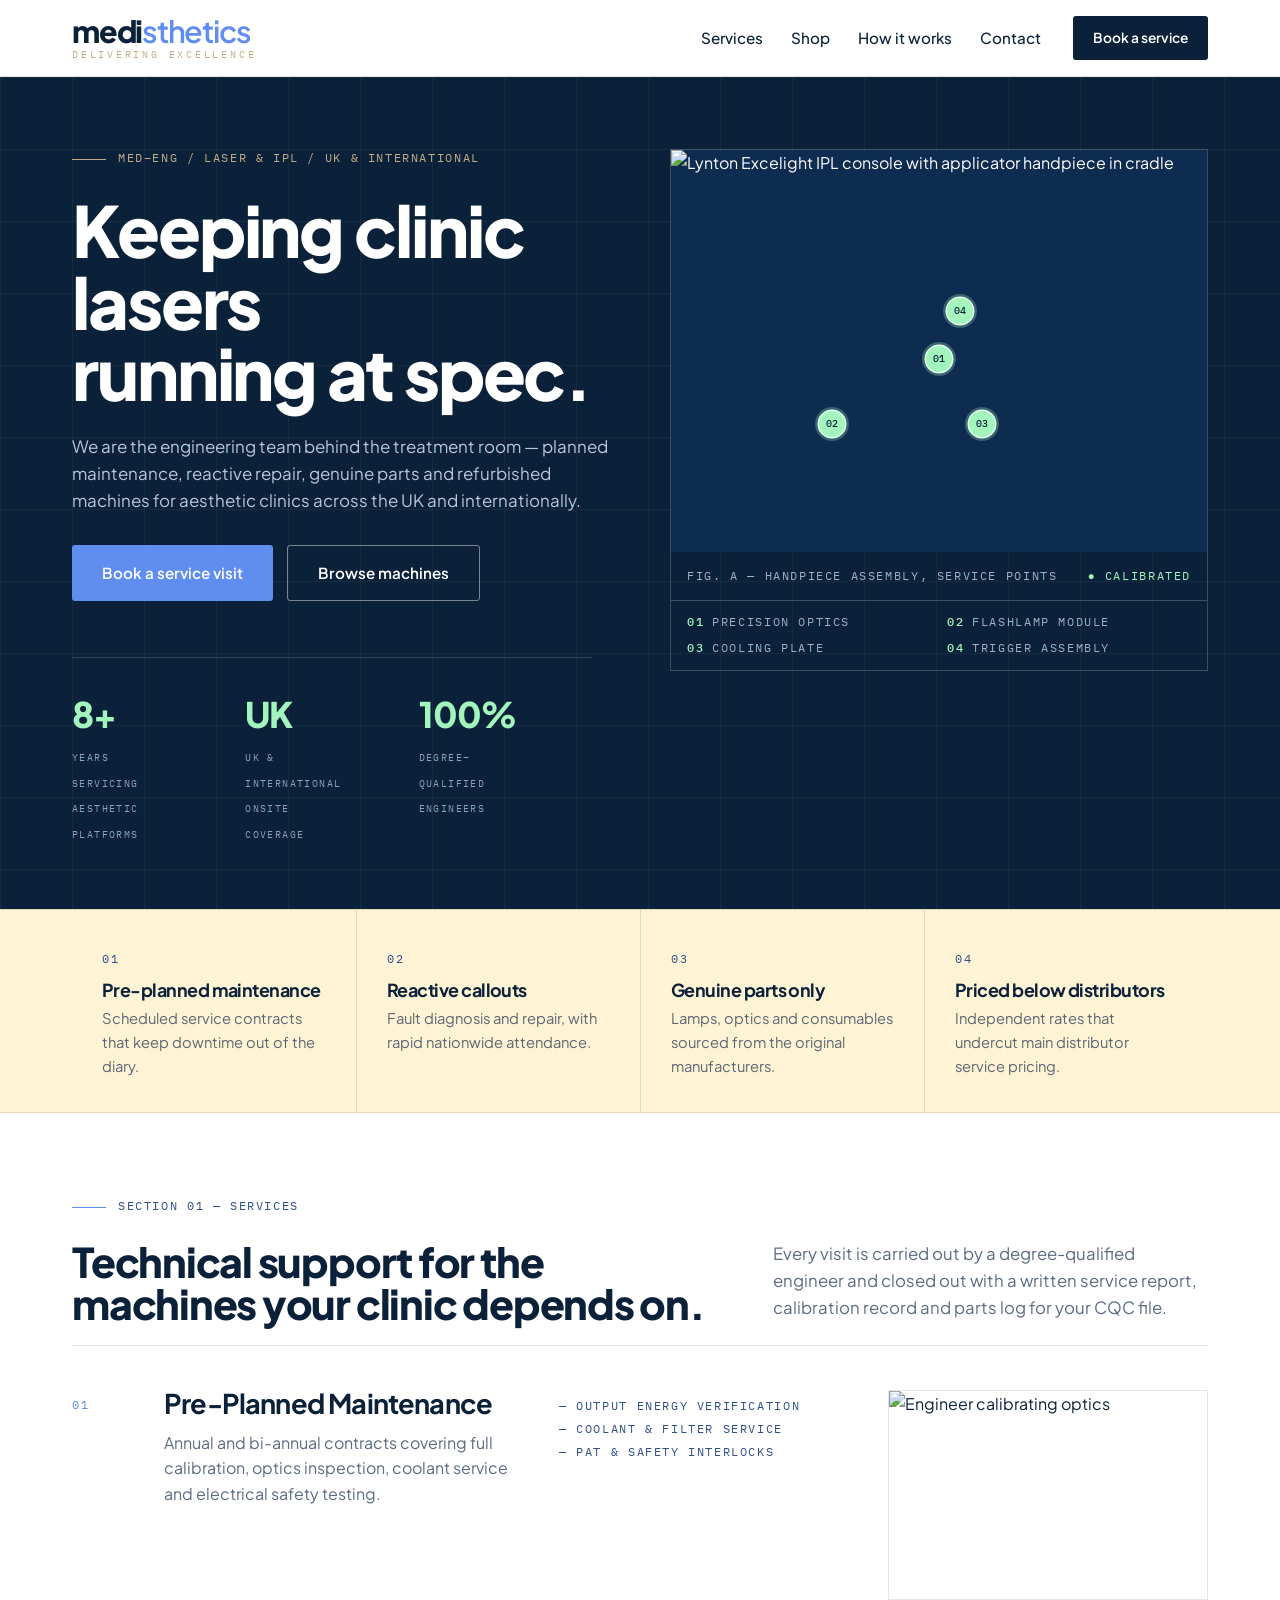
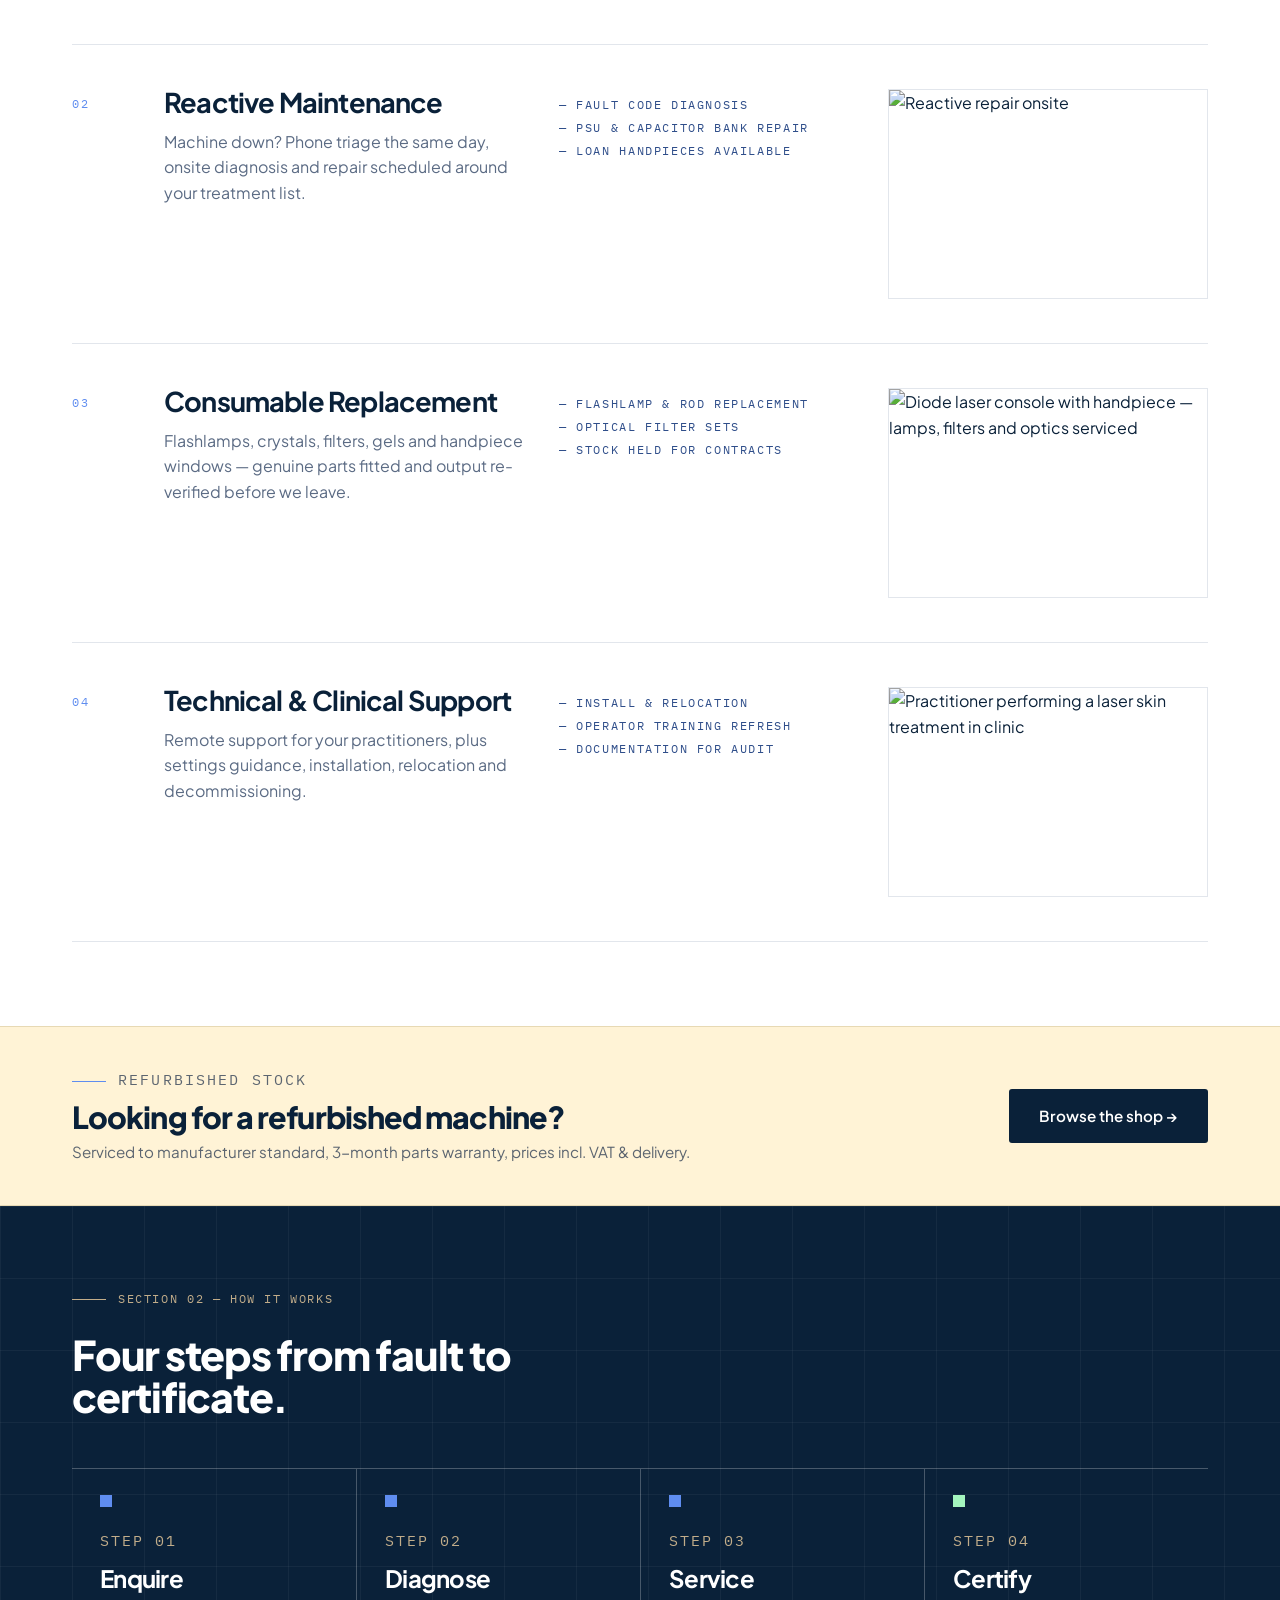
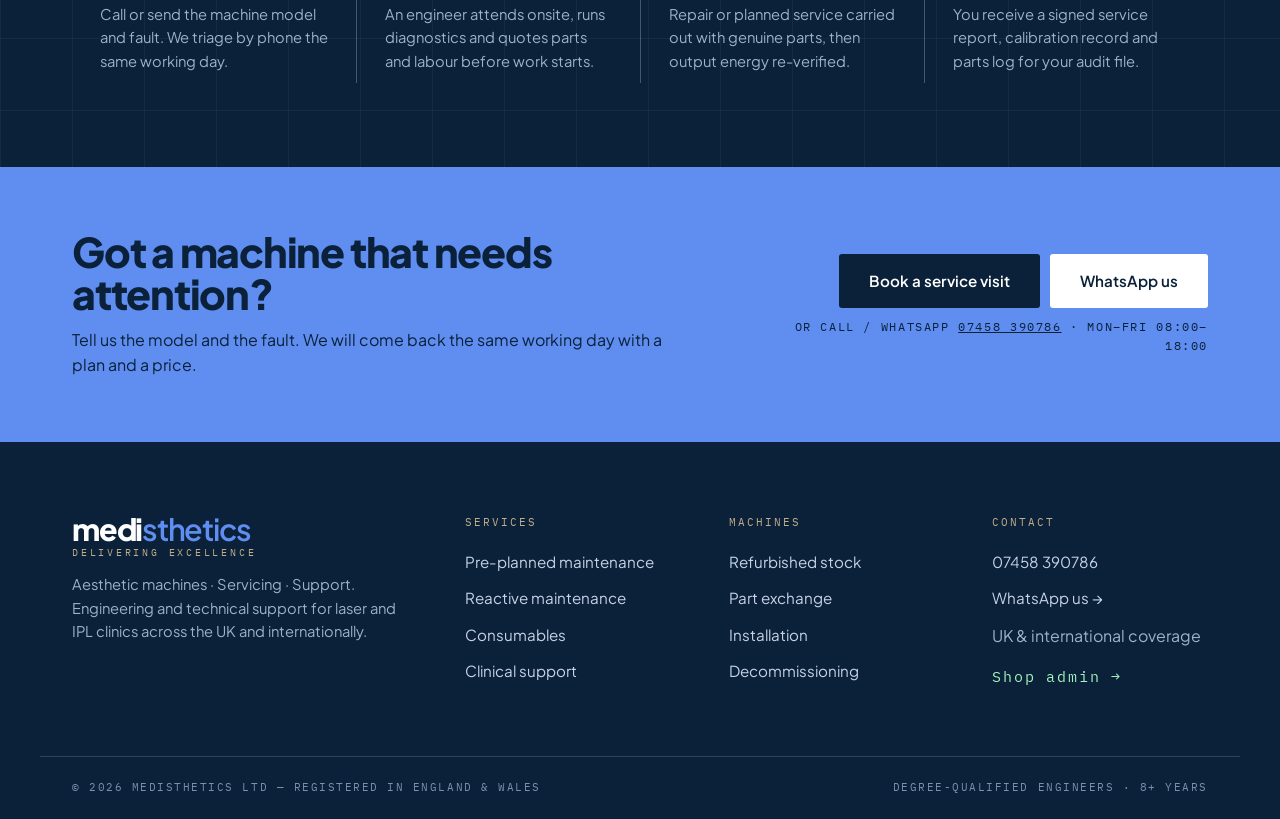
==== commit c969c8c0: "Fix doubled container padding wiping header/footer gutters" ====
--- a/index.html
+++ b/index.html
@@ -18,7 +18,7 @@
   <link rel="preconnect" href="https://images.pexels.com" />
   <link rel="preconnect" href="https://images.unsplash.com" />
   <link href="https://fonts.googleapis.com/css2?family=Plus+Jakarta+Sans:wght@400;500;600;700;800&family=IBM+Plex+Mono:wght@400;500&display=swap" rel="stylesheet">
-  <link rel="stylesheet" href="css/styles.css?v=11" />
+  <link rel="stylesheet" href="css/styles.css?v=12" />
   <link rel="icon" href="data:image/svg+xml,<svg xmlns='http://www.w3.org/2000/svg' viewBox='0 0 100 100'><rect width='100' height='100' fill='%230A2139'/><text x='50' y='66' font-size='52' text-anchor='middle' fill='%235F8DF0' font-family='sans-serif' font-weight='bold'>m</text></svg>">
 </head>
 <body>
@@ -192,7 +192,7 @@
     </div>
   </footer>
 
-  <script src="js/store.js?v=11"></script>
-  <script src="js/app.js?v=11"></script>
+  <script src="js/store.js?v=12"></script>
+  <script src="js/app.js?v=12"></script>
 </body>
 </html>
--- a/css/styles.css
+++ b/css/styles.css
@@ -36,7 +36,7 @@
 
 /* Header */
 .site-header{position:sticky;top:0;z-index:80;background:#fff;border-bottom:1px solid var(--line)}
-.header-inner{display:flex;align-items:center;gap:32px;padding:16px 0}
+.header-inner{display:flex;align-items:center;gap:32px;padding:16px 32px}
 .logo{font-size:1.9rem;font-weight:800;letter-spacing:-.04em;text-decoration:none;color:var(--navy);line-height:1}
 .logo span{color:var(--blue);font-weight:600}
 .logo em{display:block;font-style:normal;font-family:var(--mono);font-size:.62rem;letter-spacing:.28em;color:var(--tan);font-weight:400;margin-top:4px}
@@ -49,7 +49,7 @@
 .header-inner>*{min-width:0}
 .logo{min-width:0;overflow:hidden}
 .logo em{white-space:nowrap}
-.hamburger{display:none;background:#fff;border:1.5px solid var(--navy);color:var(--navy);padding:6px 10px;cursor:pointer;font-size:1.05rem;line-height:1;border-radius:10px;min-width:44px;min-height:44px;position:relative;z-index:70}
+.hamburger{display:none;background:#fff;border:1.5px solid var(--navy);color:var(--navy);padding:6px 10px;cursor:pointer;font-size:1.05rem;line-height:1;border-radius:10px;min-width:40px;min-height:40px;position:relative;z-index:70}
 .hamburger:hover{background:var(--navy);color:#fff}
 .hamburger[aria-expanded="true"]{background:var(--navy);color:#fff}
 @media(max-width:900px){
@@ -211,13 +211,13 @@
 
 /* Footer */
 .footer{background:var(--navy);color:#9fb0c9}
-.footer-grid{display:grid;grid-template-columns:1.6fr 1fr 1fr 1fr;gap:48px;padding:72px 0 56px}
+.footer-grid{display:grid;grid-template-columns:1.6fr 1fr 1fr 1fr;gap:48px;padding:72px 32px 56px}
 .f-brand p{font-size:.92rem;max-width:36ch}
 .f-tag{color:var(--tan);margin:0 0 18px;font-size:.7rem;letter-spacing:.18em}
 .footer-grid a{display:block;text-decoration:none;font-size:.95rem;margin-bottom:12px;color:#c6d2e6}
 .footer-grid a:hover{color:#fff}
 .f-admin{margin-top:16px;color:var(--mint)!important;font-family:var(--mono);font-size:.7rem;letter-spacing:.12em}
-.footer-bottom{display:flex;justify-content:space-between;gap:12px;flex-wrap:wrap;border-top:1px solid rgba(255,255,255,.15);padding:22px 0;color:#7d8fae;font-size:.68rem}
+.footer-bottom{display:flex;justify-content:space-between;gap:12px;flex-wrap:wrap;border-top:1px solid rgba(255,255,255,.15);padding:22px 32px;color:#7d8fae;font-size:.68rem}
 @media(max-width:900px){.footer-grid{grid-template-columns:1fr 1fr}}
 @media(max-width:560px){.footer-grid{grid-template-columns:1fr}}
 
@@ -317,15 +317,13 @@
   .pill{padding:12px 20px}
   .nav a{padding:12px 0;font-size:1.05rem}
   .btn-view,.btn{min-height:44px}
-  .hamburger{min-width:44px;min-height:44px}
+  .hamburger{min-width:40px;min-height:40px}
 }
 /* Phones */
 @media(max-width:560px){
   .container{padding:0 28px}
-  .header-inner{gap:16px;padding:18px 0}
-  .site-header .container{padding:0 32px}
-  .footer .container{padding:0 32px}
-  .footer-grid{gap:0;padding:56px 0 36px}
+  .header-inner{gap:16px;padding:20px 32px}
+  .footer-grid{gap:0;padding:76px 32px 36px}
   .footer-grid>div{padding:26px 0;border-top:1px solid rgba(255,255,255,.1)}
   .footer-grid>div:first-child{border-top:0;padding-top:0}
   .footer-grid a{margin-bottom:12px}
@@ -363,7 +361,7 @@
   .cta-side .btn{width:100%}
   .cta-btns{width:100%}
   .cta-line{font-size:.66rem;overflow-wrap:anywhere}
-  .footer-bottom{padding:20px 0}
+  .footer-bottom{padding:20px 32px}
   .modal{align-items:flex-start;overflow-y:auto;padding:12px}
   .modal-box{margin:auto;padding:24px 20px;max-height:calc(100dvh - 24px);overflow-y:auto}
   .modal-wide{padding:0}
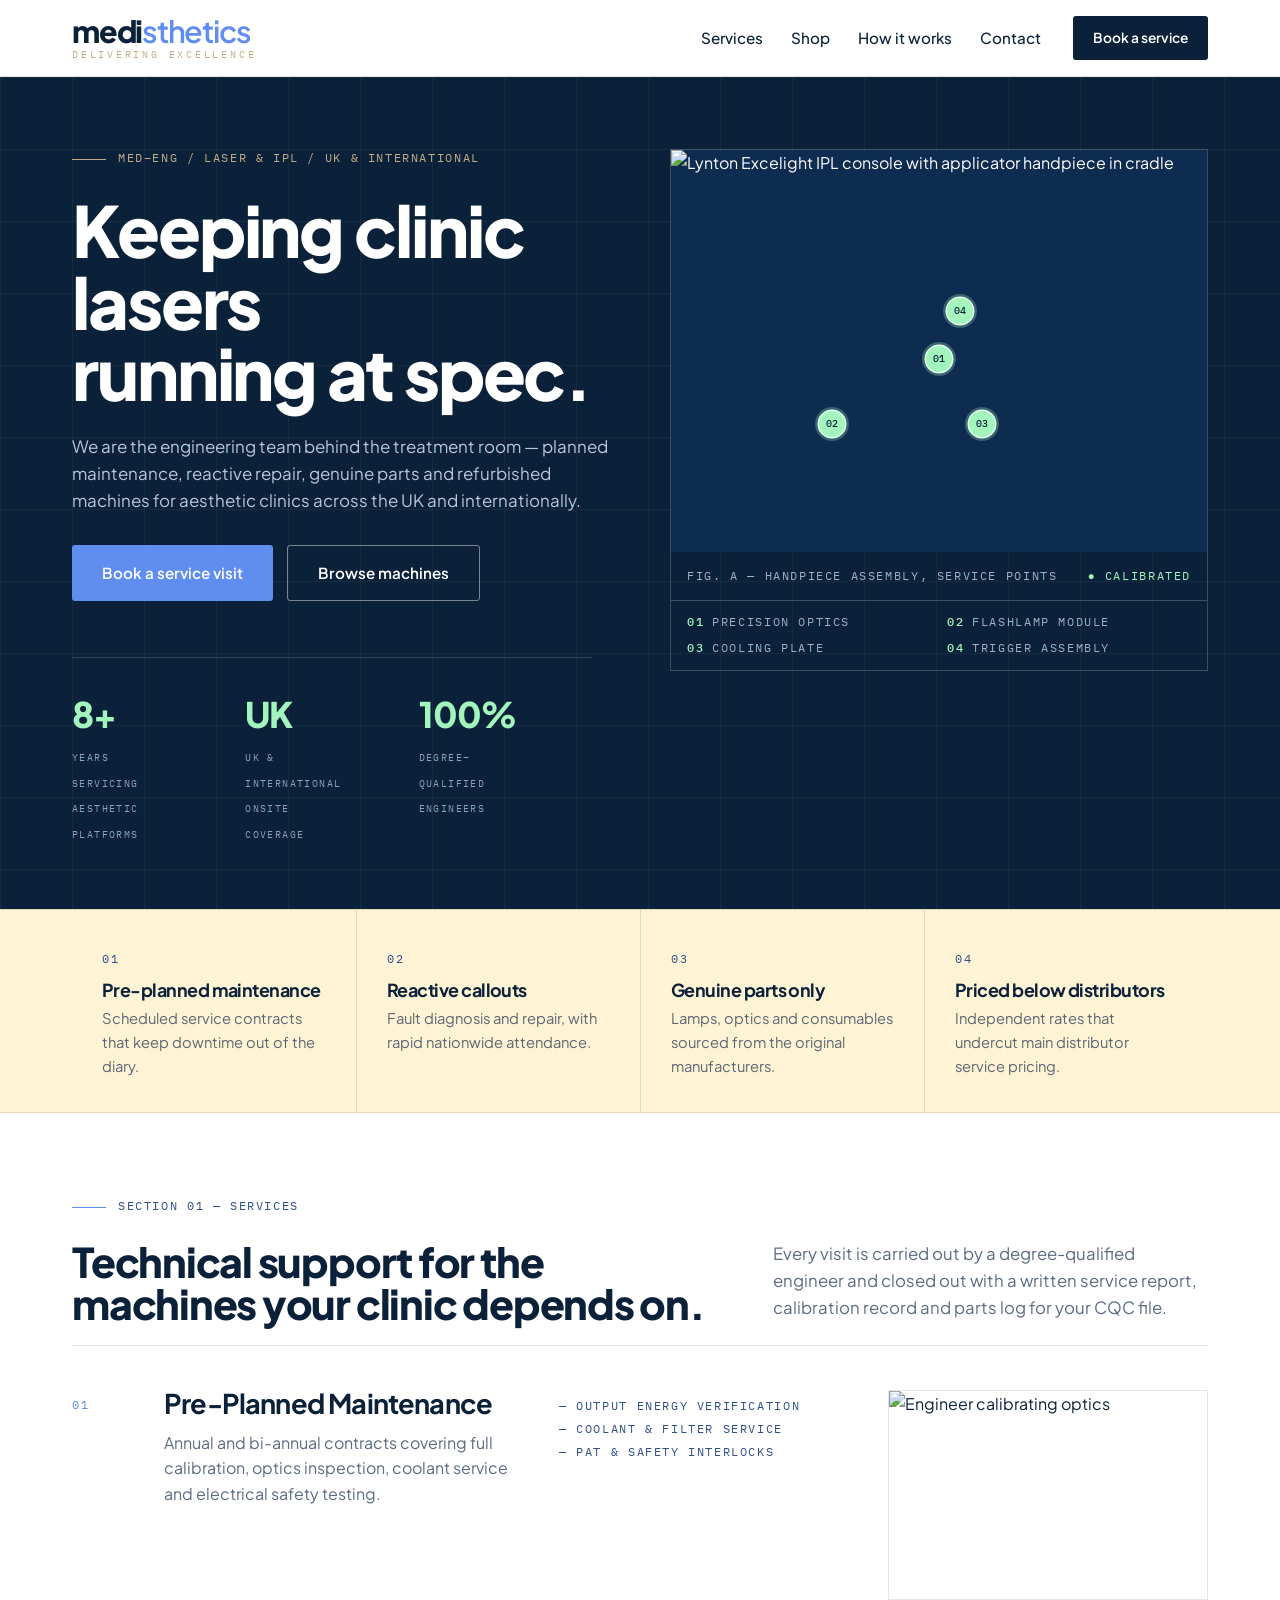
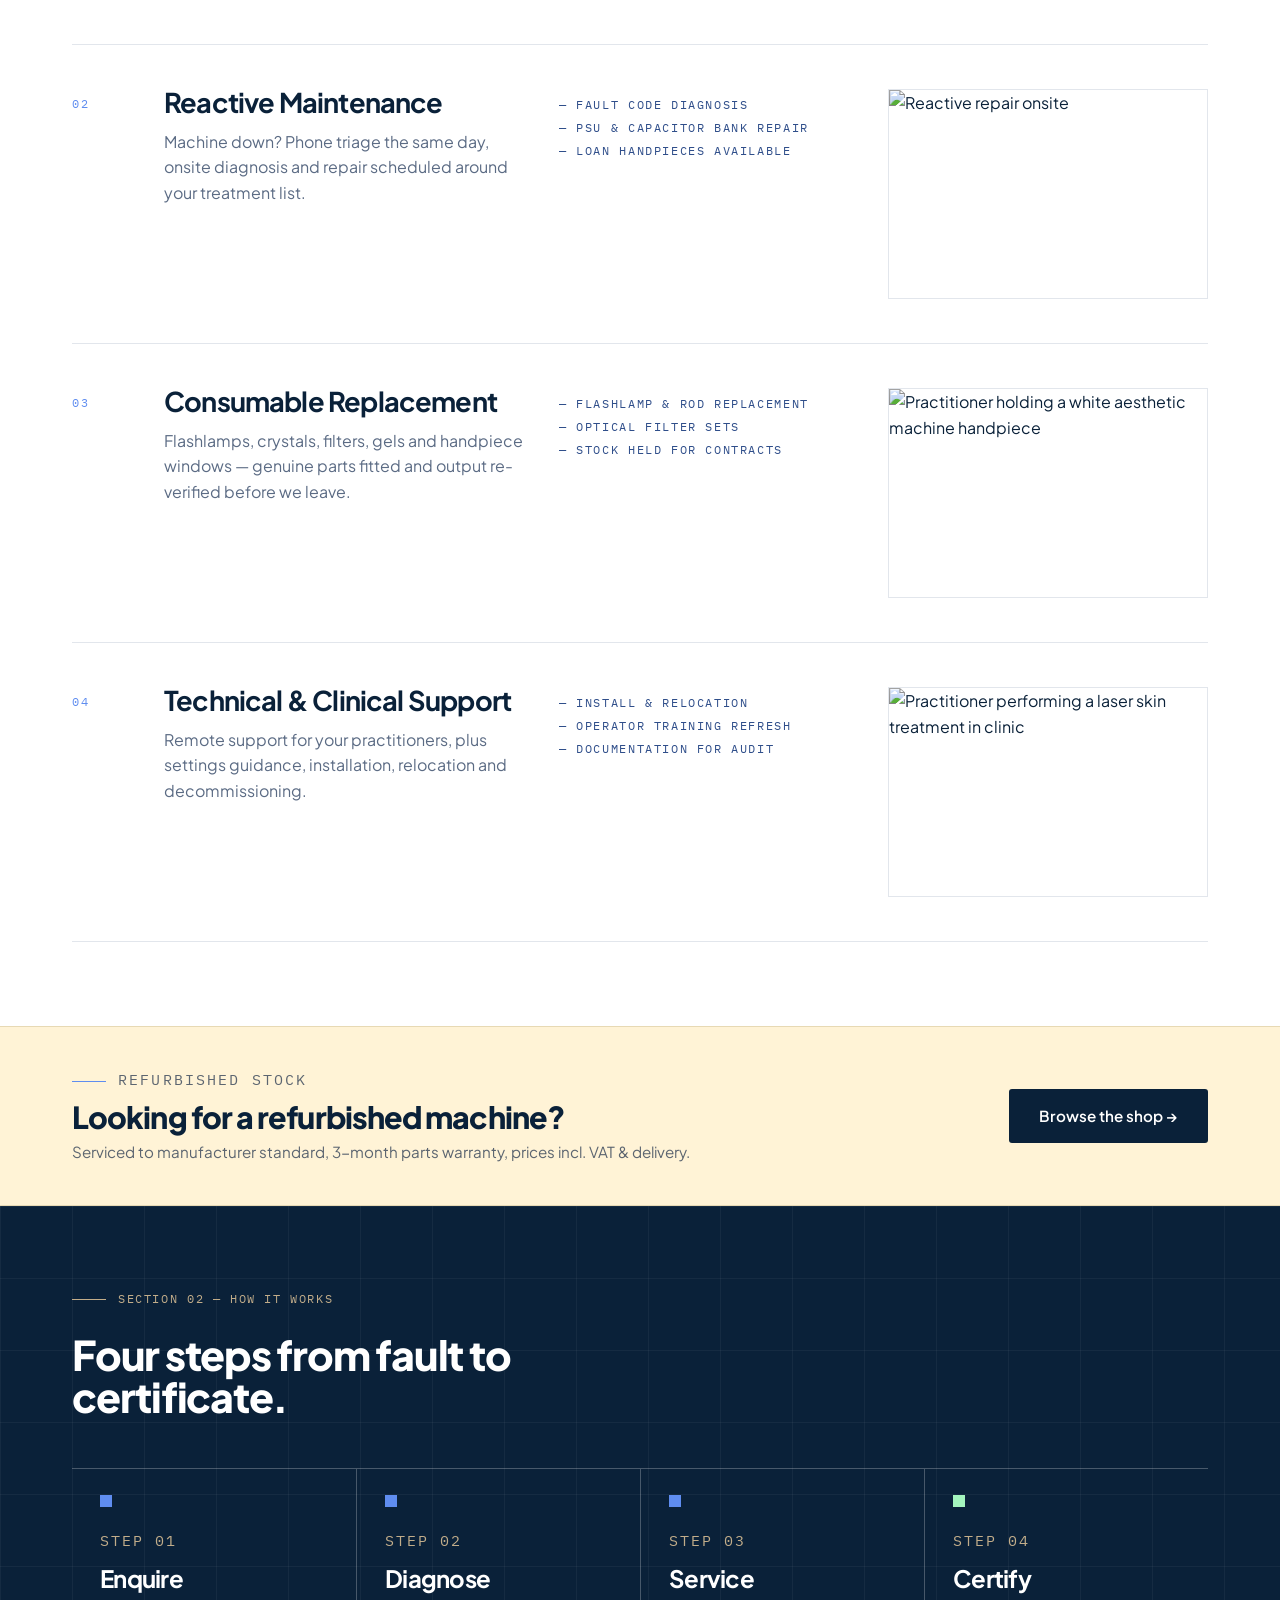
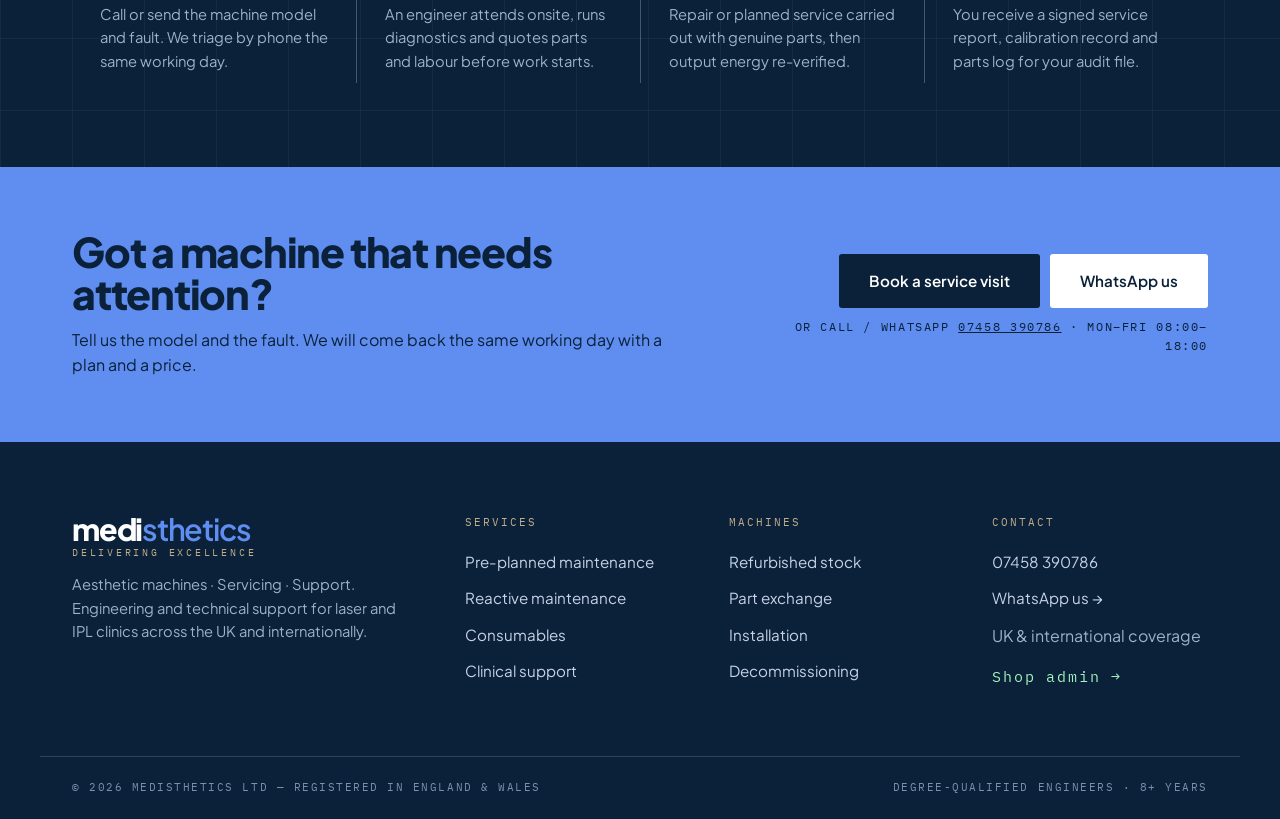
==== commit da2d7cdc: "Services image 3: white cosmetic machine photo (Pexels 14438392)" ====
--- a/index.html
+++ b/index.html
@@ -119,7 +119,7 @@
           <span class="mono snum">03</span>
           <div class="s-main"><h3>Consumable Replacement</h3><p>Flashlamps, crystals, filters, gels and handpiece windows — genuine parts fitted and output re-verified before we leave.</p></div>
           <ul class="mono s-list"><li>— FLASHLAMP &amp; ROD REPLACEMENT</li><li>— OPTICAL FILTER SETS</li><li>— STOCK HELD FOR CONTRACTS</li></ul>
-          <img src="https://medisthetics.co.uk/wp-content/uploads/2023/08/360036607_1311013256158118_4040038408890133275_n.jpg" alt="Diode laser console with handpiece — lamps, filters and optics serviced" loading="lazy" decoding="async" />
+          <img src="https://images.pexels.com/photos/14438392/pexels-photo-14438392.jpeg?auto=compress&cs=tinysrgb&w=800" alt="Practitioner holding a white aesthetic machine handpiece" loading="lazy" decoding="async" />
         </div>
 
         <div class="service-row">
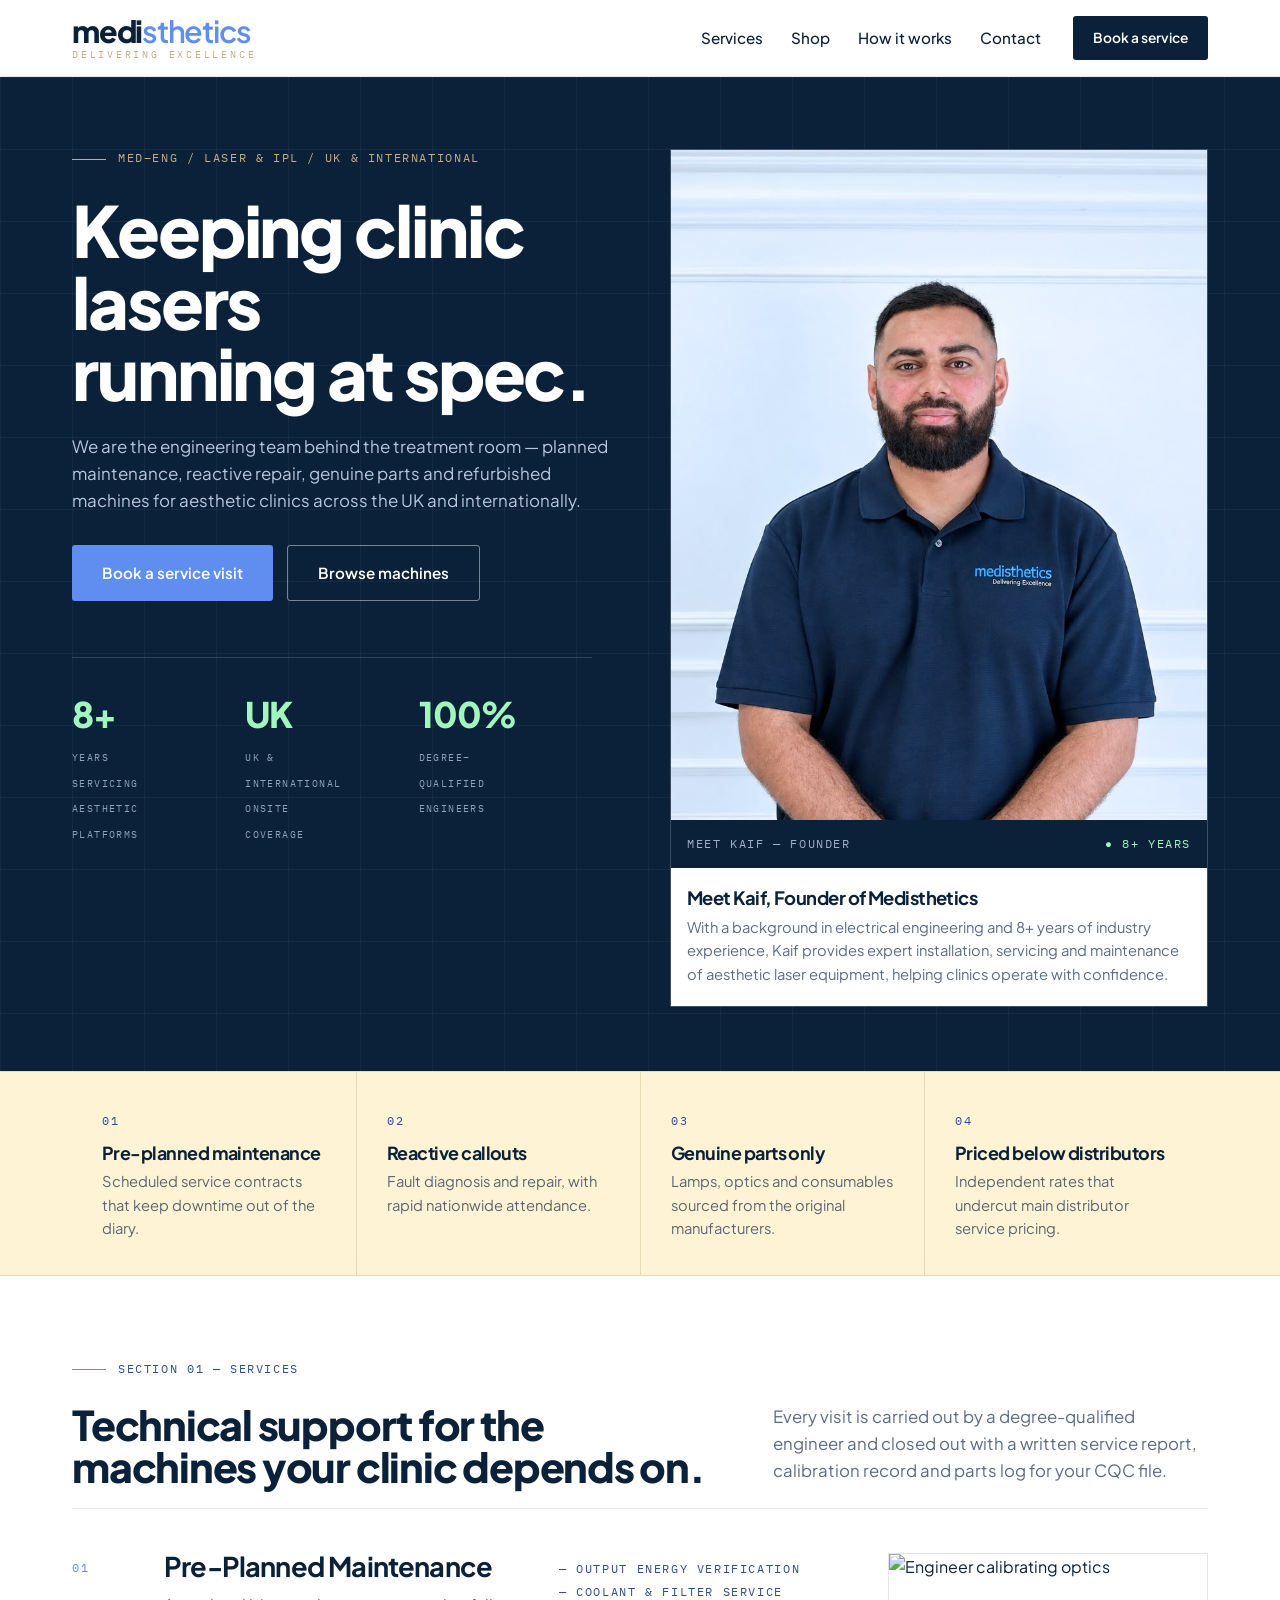
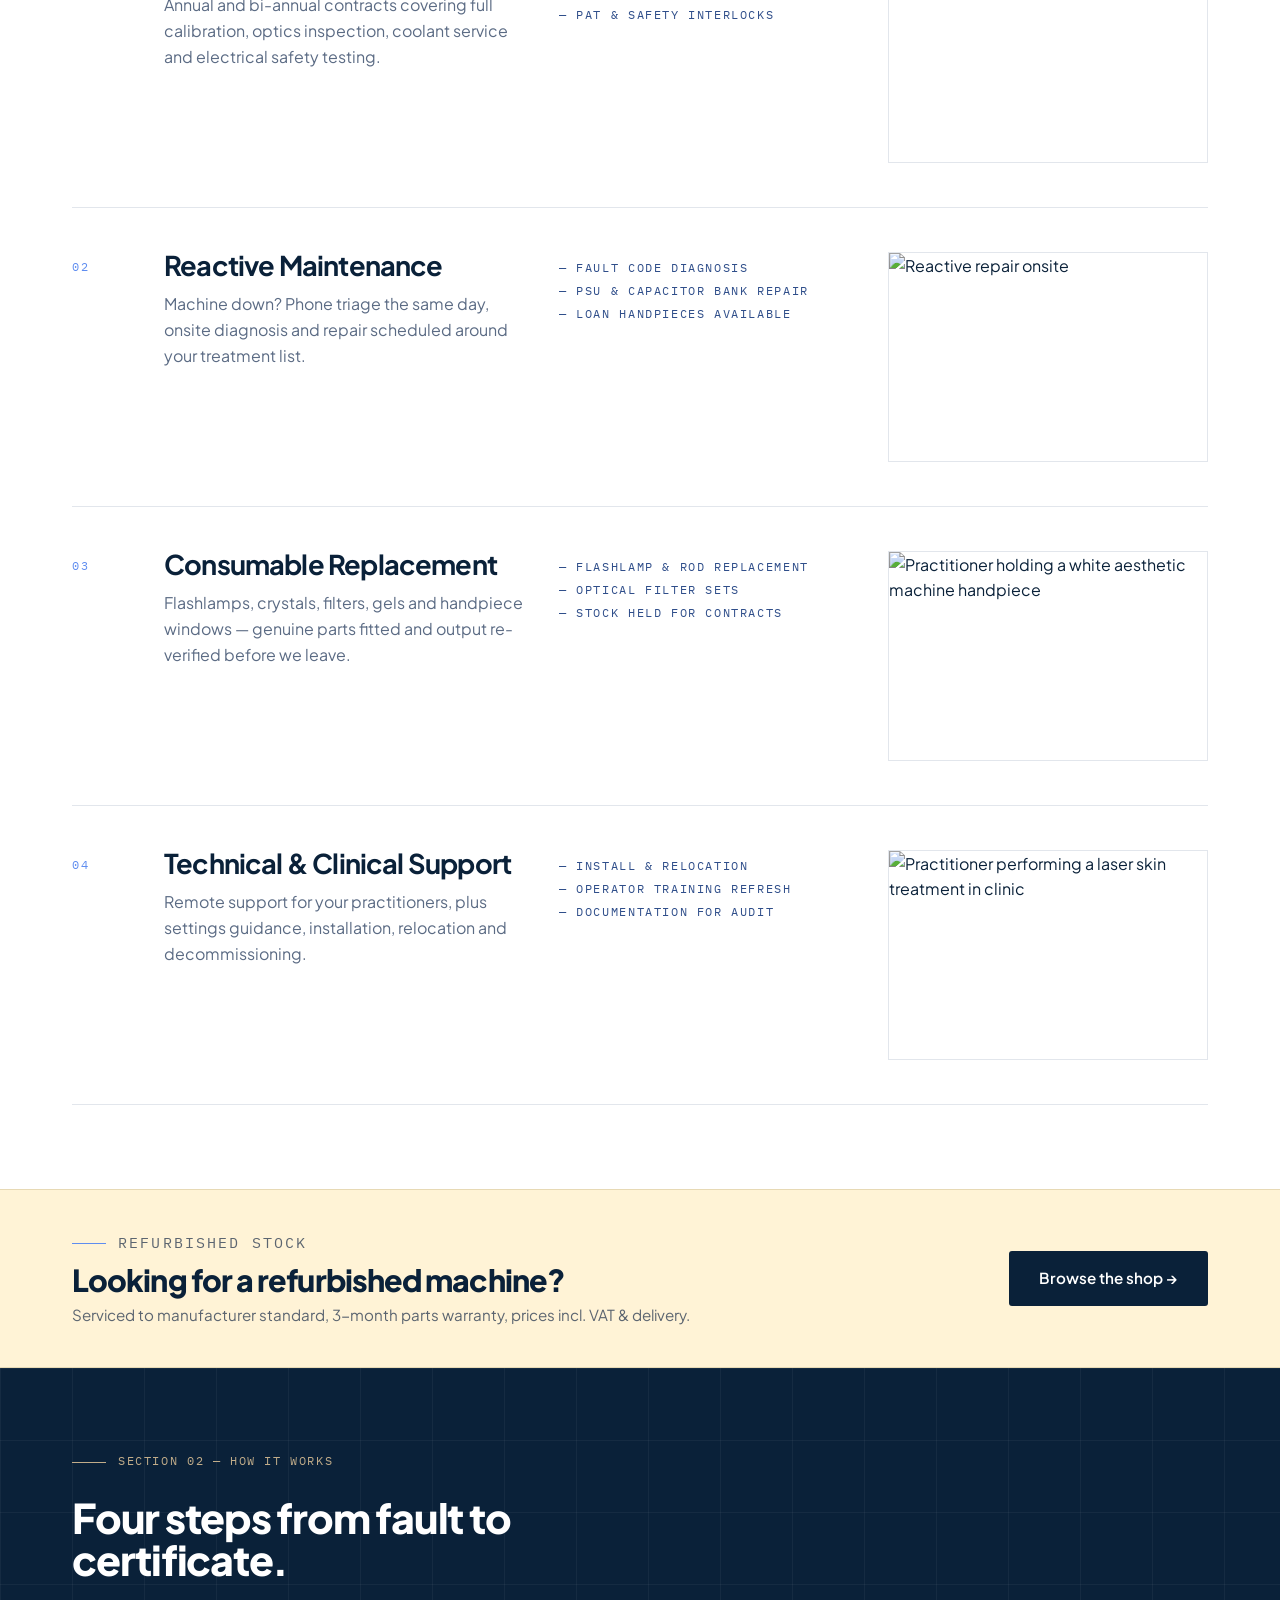
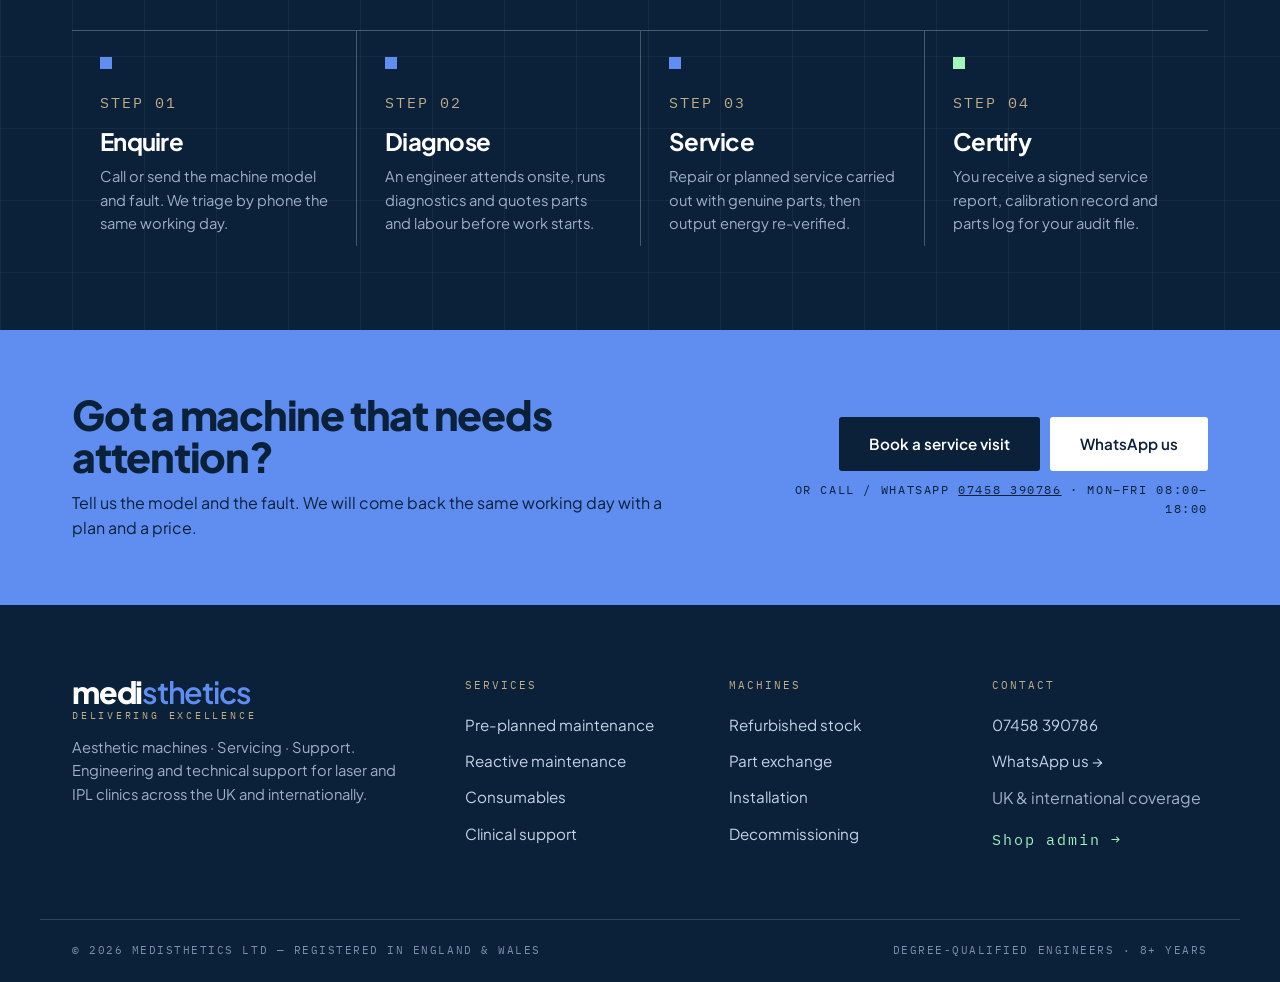
==== commit 8dd5ed05: "Add Kaif founder hero with portrait and bio" ====
--- a/index.html
+++ b/index.html
@@ -18,7 +18,7 @@
   <link rel="preconnect" href="https://images.pexels.com" />
   <link rel="preconnect" href="https://images.unsplash.com" />
   <link href="https://fonts.googleapis.com/css2?family=Plus+Jakarta+Sans:wght@400;500;600;700;800&family=IBM+Plex+Mono:wght@400;500&display=swap" rel="stylesheet">
-  <link rel="stylesheet" href="css/styles.css?v=12" />
+  <link rel="stylesheet" href="css/styles.css?v=14" />
   <link rel="icon" href="data:image/svg+xml,<svg xmlns='http://www.w3.org/2000/svg' viewBox='0 0 100 100'><rect width='100' height='100' fill='%230A2139'/><text x='50' y='66' font-size='52' text-anchor='middle' fill='%235F8DF0' font-family='sans-serif' font-weight='bold'>m</text></svg>">
 </head>
 <body>
@@ -32,10 +32,10 @@
         <a href="shop.html">Shop</a>
         <a href="#how">How it works</a>
         <a href="#contact">Contact</a>
-        <a href="https://book.heygoldie.com/Medisthetics" target="_blank" rel="noopener" class="nav-cta">Book a service</a>
+        <a href="https://wa.me/447458390786?text=Hi%20medisthetics%2C%20I%27d%20like%20to%20book%20a%20service%20visit." target="_blank" rel="noopener" class="nav-cta">Book a service</a>
       </nav>
       <div class="header-right">
-        <a class="btn btn-navy btn-sm" href="https://book.heygoldie.com/Medisthetics" target="_blank" rel="noopener">Book a service</a>
+        <a class="btn btn-navy btn-sm" href="https://wa.me/447458390786?text=Hi%20medisthetics%2C%20I%27d%20like%20to%20book%20a%20service%20visit." target="_blank" rel="noopener">Book a service</a>
         <button class="hamburger" id="hamburger" aria-label="Open menu" aria-expanded="false" aria-controls="nav">☰</button>
       </div>
     </div>
@@ -51,7 +51,7 @@
           <h1>Keeping clinic<br>lasers<br>running at spec.</h1>
           <p class="hero-sub">We are the engineering team behind the treatment room — planned maintenance, reactive repair, genuine parts and refurbished machines for aesthetic clinics across the UK and internationally.</p>
           <div class="hero-actions">
-            <a href="https://book.heygoldie.com/Medisthetics" target="_blank" rel="noopener" class="btn btn-blue">Book a service visit</a>
+            <a href="https://wa.me/447458390786?text=Hi%20medisthetics%2C%20I%27d%20like%20to%20book%20a%20service%20visit." target="_blank" rel="noopener" class="btn btn-blue">Book a service visit</a>
             <a href="shop.html" class="btn btn-ghost">Browse machines</a>
           </div>
           <div class="hero-stats">
@@ -60,24 +60,18 @@
             <div><strong>100%</strong><span>DEGREE–<br>QUALIFIED<br>ENGINEERS</span></div>
           </div>
         </div>
-        <div class="hero-fig">
+        <div class="hero-fig hero-fig--founder">
           <div class="fig-img">
-            <img src="https://medisthetics.co.uk/wp-content/uploads/2023/08/359752396_1348862642333833_5605400565994651627_n.jpg" alt="Lynton Excelight IPL console with applicator handpiece in cradle" fetchpriority="high" decoding="async" />
-            <span class="ann-dot" style="left:50%;top:52%">01</span>
-            <span class="ann-dot" style="left:30%;top:68%">02</span>
-            <span class="ann-dot" style="left:58%;top:68%">03</span>
-            <span class="ann-dot" style="left:54%;top:40%">04</span>
+            <img src="assets/kaif-founder.jpg" alt="Kaif, Founder of Medisthetics wearing navy medisthetics polo shirt standing against white panelled wall" fetchpriority="high" decoding="async" />
           </div>
           <div class="fig-cap mono">
-            <span>FIG. A — HANDPIECE ASSEMBLY, SERVICE POINTS</span>
-            <span class="ok">● CALIBRATED</span>
+            <span>MEET KAIF — FOUNDER</span>
+            <span class="ok">● 8+ YEARS</span>
           </div>
-          <ul class="fig-key mono" aria-label="Service points key">
-            <li><b>01</b>Precision optics</li>
-            <li><b>02</b>Flashlamp module</li>
-            <li><b>03</b>Cooling plate</li>
-            <li><b>04</b>Trigger assembly</li>
-          </ul>
+          <div class="founder-bio">
+            <h3>Meet Kaif, Founder of Medisthetics</h3>
+            <p>With a background in electrical engineering and 8+ years of industry experience, Kaif provides expert installation, servicing and maintenance of aesthetic laser equipment, helping clinics operate with confidence.</p>
+          </div>
         </div>
       </div>
     </section>
@@ -105,28 +99,28 @@
           <span class="mono snum">01</span>
           <div class="s-main"><h3>Pre-Planned Maintenance</h3><p>Annual and bi-annual contracts covering full calibration, optics inspection, coolant service and electrical safety testing.</p></div>
           <ul class="mono s-list"><li>— OUTPUT ENERGY VERIFICATION</li><li>— COOLANT &amp; FILTER SERVICE</li><li>— PAT &amp; SAFETY INTERLOCKS</li></ul>
-          <img src="https://images.unsplash.com/photo-1581092160562-40aa08e78837?q=80&w=800&auto=format&fit=crop" alt="Engineer calibrating optics" loading="lazy" decoding="async" />
+          <img src="https://images.unsplash.com/photo-1581092160562-40aa08e78837?q=80&w=1200&auto=format&fit=crop" alt="Engineer calibrating optics" loading="lazy" decoding="async" />
         </div>
 
         <div class="service-row">
           <span class="mono snum">02</span>
           <div class="s-main"><h3>Reactive Maintenance</h3><p>Machine down? Phone triage the same day, onsite diagnosis and repair scheduled around your treatment list.</p></div>
           <ul class="mono s-list"><li>— FAULT CODE DIAGNOSIS</li><li>— PSU &amp; CAPACITOR BANK REPAIR</li><li>— LOAN HANDPIECES AVAILABLE</li></ul>
-          <img src="https://images.unsplash.com/photo-1581092918056-0c4c3acd3789?q=80&w=800&auto=format&fit=crop" alt="Reactive repair onsite" loading="lazy" decoding="async" />
+          <img src="https://images.unsplash.com/photo-1581092918056-0c4c3acd3789?q=80&w=1200&auto=format&fit=crop" alt="Reactive repair onsite" loading="lazy" decoding="async" />
         </div>
 
         <div class="service-row">
           <span class="mono snum">03</span>
           <div class="s-main"><h3>Consumable Replacement</h3><p>Flashlamps, crystals, filters, gels and handpiece windows — genuine parts fitted and output re-verified before we leave.</p></div>
           <ul class="mono s-list"><li>— FLASHLAMP &amp; ROD REPLACEMENT</li><li>— OPTICAL FILTER SETS</li><li>— STOCK HELD FOR CONTRACTS</li></ul>
-          <img src="https://images.pexels.com/photos/14438392/pexels-photo-14438392.jpeg?auto=compress&cs=tinysrgb&w=800" alt="Practitioner holding a white aesthetic machine handpiece" loading="lazy" decoding="async" />
+          <img src="https://images.pexels.com/photos/14438392/pexels-photo-14438392.jpeg?auto=compress&cs=tinysrgb&w=1200" alt="Practitioner holding a white aesthetic machine handpiece" loading="lazy" decoding="async" />
         </div>
 
         <div class="service-row">
           <span class="mono snum">04</span>
           <div class="s-main"><h3>Technical &amp; Clinical Support</h3><p>Remote support for your practitioners, plus settings guidance, installation, relocation and decommissioning.</p></div>
           <ul class="mono s-list"><li>— INSTALL &amp; RELOCATION</li><li>— OPERATOR TRAINING REFRESH</li><li>— DOCUMENTATION FOR AUDIT</li></ul>
-          <img src="https://images.pexels.com/photos/3738355/pexels-photo-3738355.jpeg?auto=compress&cs=tinysrgb&w=800" alt="Practitioner performing a laser skin treatment in clinic" loading="lazy" decoding="async" />
+          <img src="https://images.pexels.com/photos/3738355/pexels-photo-3738355.jpeg?auto=compress&cs=tinysrgb&w=1200" alt="Practitioner performing a laser skin treatment in clinic" loading="lazy" decoding="async" />
         </div>
       </div>
     </section>
@@ -166,7 +160,7 @@
         </div>
         <div class="cta-side">
           <div class="cta-btns">
-            <a class="btn btn-navy" href="https://book.heygoldie.com/Medisthetics" target="_blank" rel="noopener">Book a service visit</a>
+            <a class="btn btn-navy" href="https://wa.me/447458390786?text=Hi%20medisthetics%2C%20I%27d%20like%20to%20book%20a%20service%20visit." target="_blank" rel="noopener">Book a service visit</a>
             <a class="btn btn-whatsapp" href="https://wa.me/447458390786?text=Hi%20medisthetics%2C%20I%20have%20a%20machine%20enquiry." target="_blank" rel="noopener">WhatsApp us</a>
           </div>
           <p class="mono cta-line">OR CALL / WHATSAPP <a href="tel:+447458390786">07458 390786</a> · MON–FRI 08:00–18:00</p>
@@ -192,7 +186,9 @@
     </div>
   </footer>
 
-  <script src="js/store.js?v=12"></script>
-  <script src="js/app.js?v=12"></script>
+  <script src="js/supabase-config.js?v=14"></script>
+  <script src="js/supabase.js?v=14"></script>
+  <script src="js/store.js?v=14"></script>
+  <script src="js/app.js?v=14"></script>
 </body>
 </html>
--- a/css/styles.css
+++ b/css/styles.css
@@ -86,6 +86,14 @@
 .fig-img img{width:100%;height:100%;object-fit:cover;object-position:center 25%}
 .fig-cap{display:flex;justify-content:space-between;gap:16px;padding:14px 16px;color:#9fb0c9;line-height:1.7}
 .fig-cap .ok{color:var(--mint)}
+/* Founder variant — portrait photo + bio */
+.hero-fig--founder .fig-img{aspect-ratio:4/5;background:#EDF1F6}
+.hero-fig--founder .fig-img img{object-position:center top}
+.founder-bio{padding:20px 16px;background:#fff;border-top:1px solid rgba(255,255,255,.2)}
+.founder-bio h3{font-size:1.15rem;color:var(--navy);margin-bottom:8px}
+.founder-bio p{margin:0;color:var(--muted);font-size:.92rem;line-height:1.6;max-width:48ch}
+.hero-fig--founder .fig-cap{background:var(--navy)}
+/* Legacy numbered dots for non-founder fig (kept for reuse) */
 /* Numbered service-point dots (numbers only — names live in the key below, so nothing can overlap) */
 .ann-dot{position:absolute;z-index:2;transform:translate(-50%,-50%);width:26px;height:26px;border-radius:50%;background:var(--mint);color:var(--navy);font-family:var(--mono);font-size:.64rem;font-weight:500;display:flex;align-items:center;justify-content:center;box-shadow:0 0 0 4px rgba(163,245,190,.28),0 0 0 1.5px #fff}
 .fig-key{list-style:none;margin:0;padding:12px 16px;display:grid;grid-template-columns:1fr 1fr;gap:8px 16px;border-top:1px solid rgba(255,255,255,.2);color:#9fb0c9;line-height:1.6;text-transform:uppercase}
@@ -254,7 +262,7 @@
 /* ---- Shop page ---- */
 .nav a.active{color:var(--blue-dark);font-weight:700;border-bottom:2px solid var(--blue)}
 .page-hero{padding:64px 0 56px}
-.page-hero a{color:var(--tan)}
+.page-hero .eyebrow-light a{color:var(--tan)}
 .page-hero-grid{display:grid;grid-template-columns:1.4fr .6fr;gap:48px;align-items:end}
 .hero-checklist{list-style:none;margin:0;padding:0;display:grid;gap:0;border:1px solid rgba(255,255,255,.2);border-radius:14px;overflow:hidden}
 .hero-checklist li{display:grid;grid-template-columns:90px 1fr;gap:12px;align-items:center;padding:18px 20px;border-top:1px solid rgba(255,255,255,.16)}
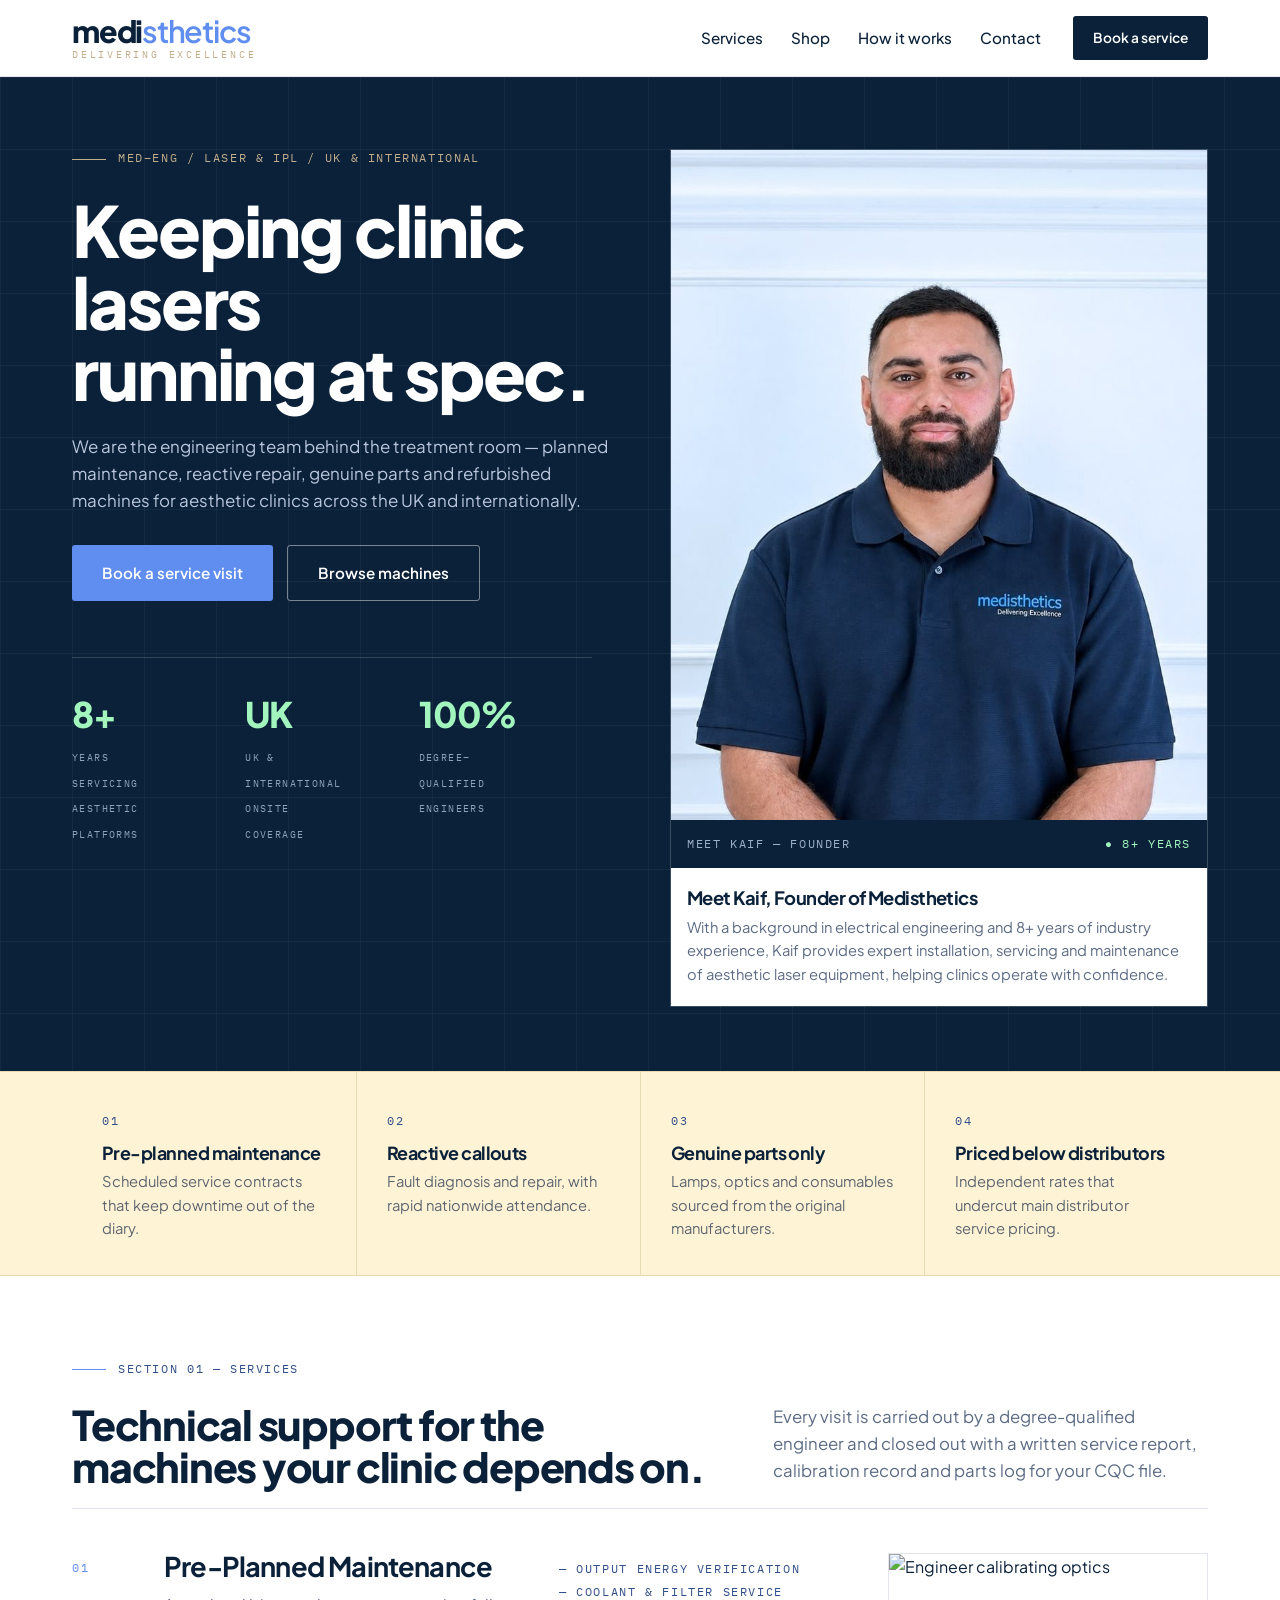
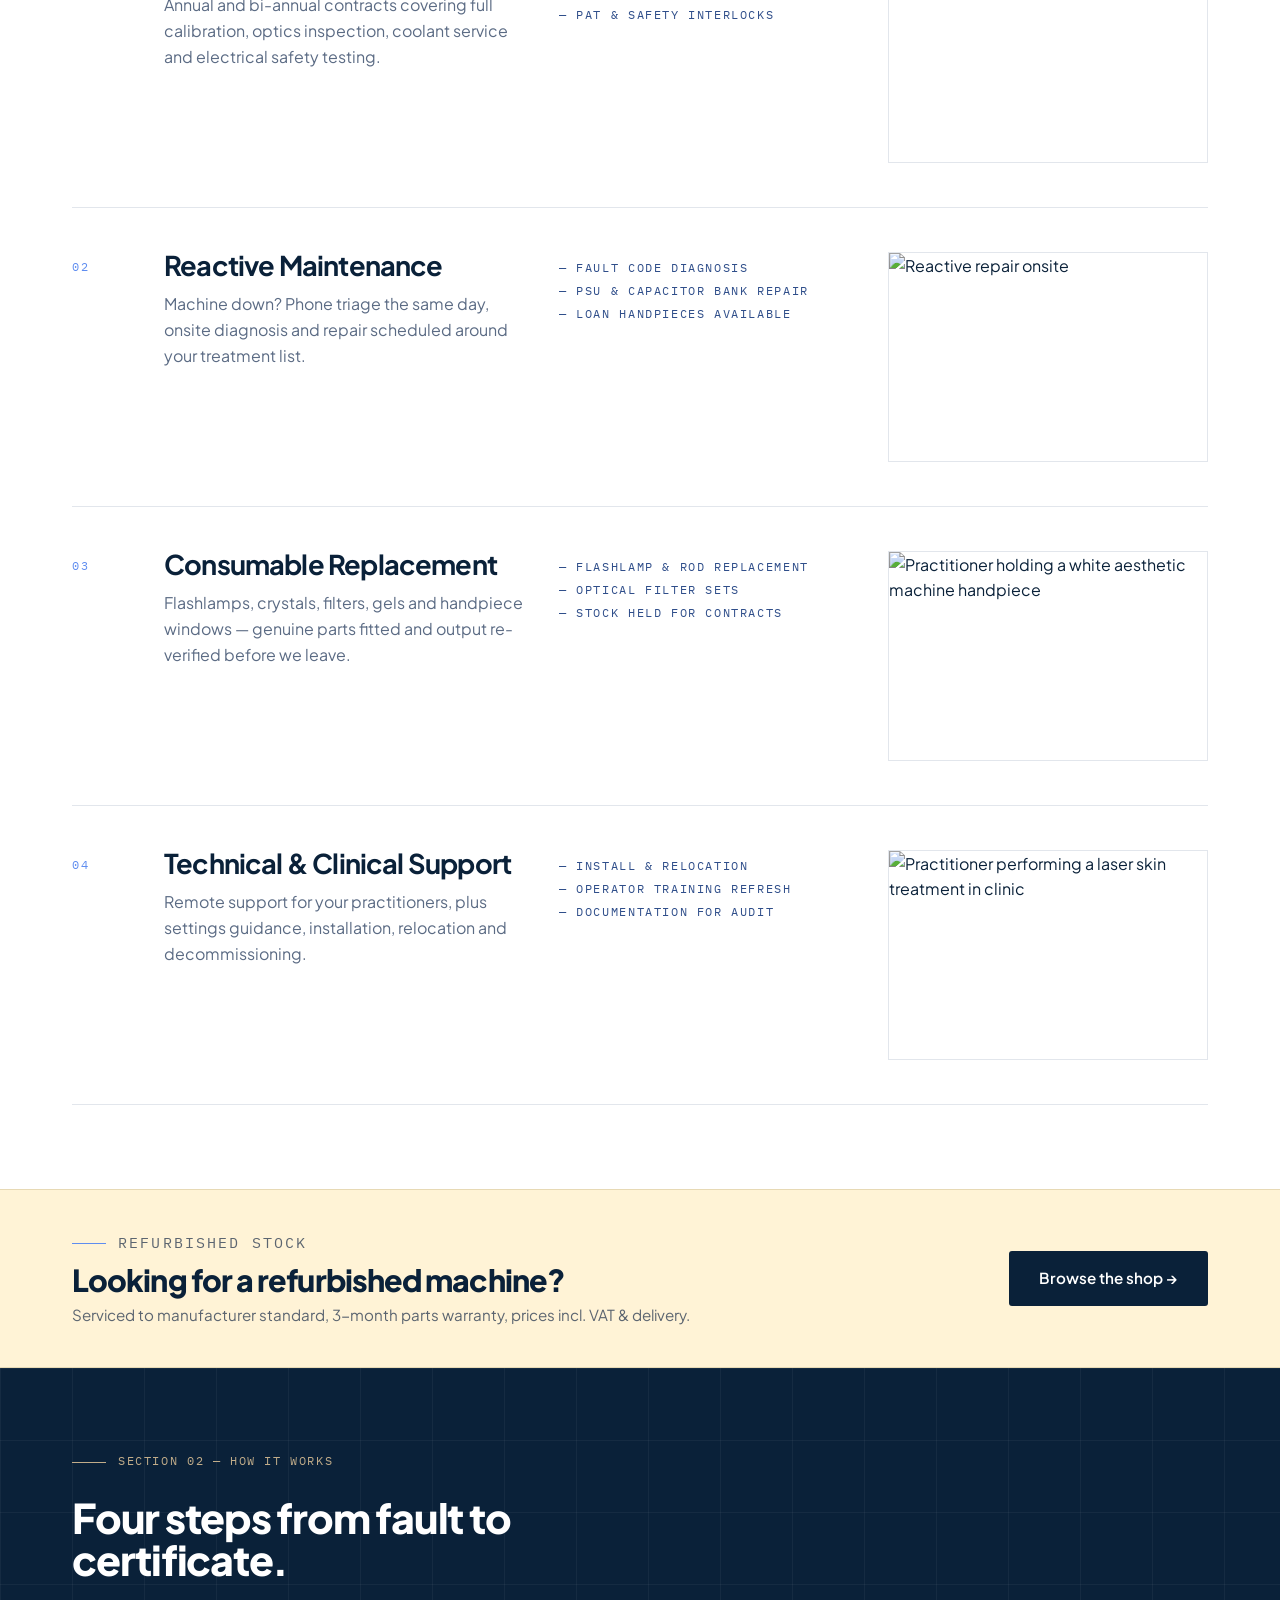
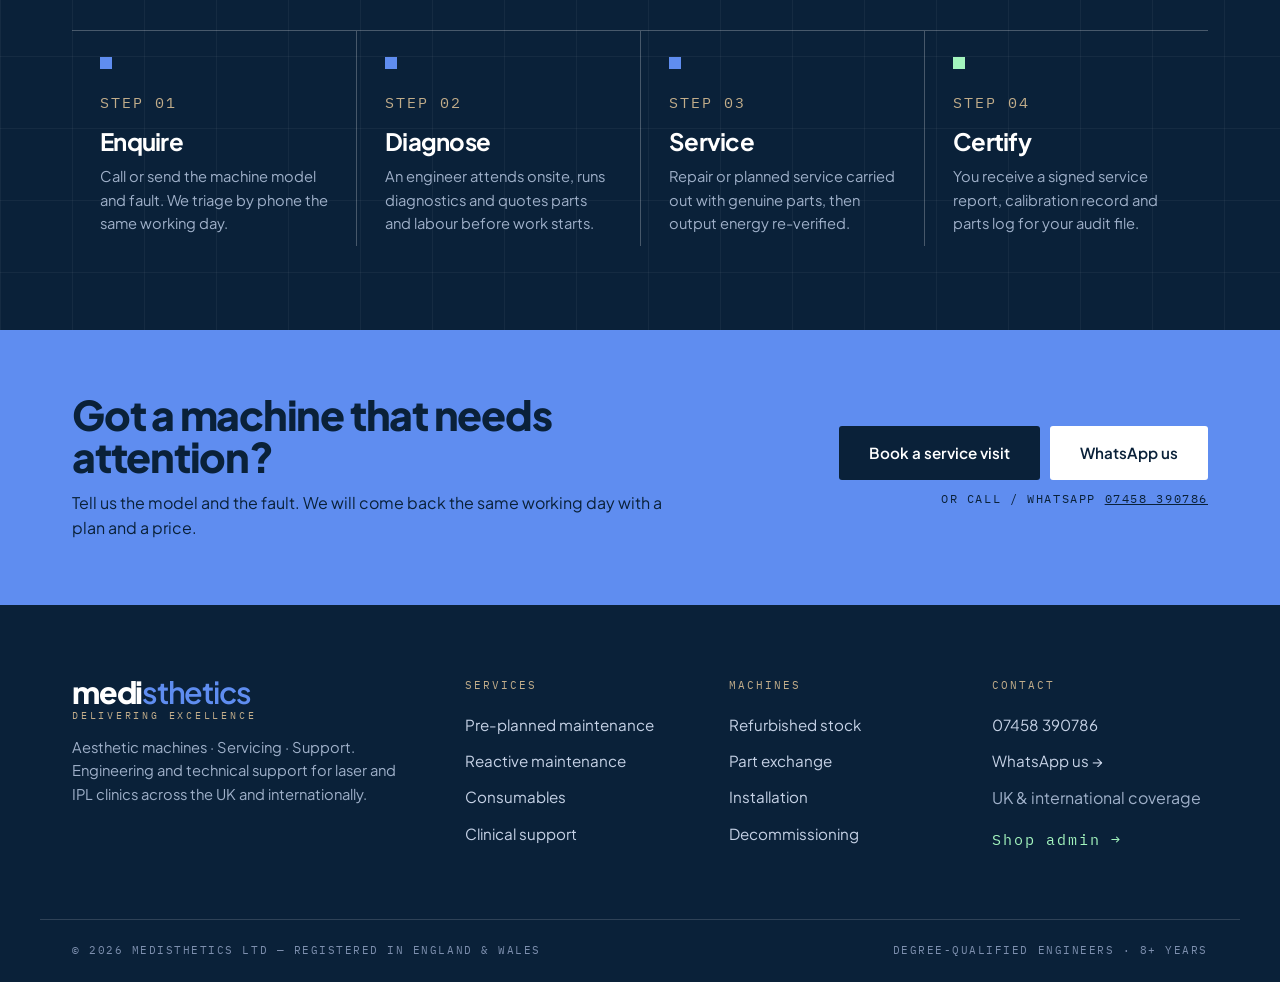
==== commit a6485d5b: "Remove opening days and hours from contact sections" ====
--- a/index.html
+++ b/index.html
@@ -163,7 +163,7 @@
             <a class="btn btn-navy" href="https://wa.me/447458390786?text=Hi%20medisthetics%2C%20I%27d%20like%20to%20book%20a%20service%20visit." target="_blank" rel="noopener">Book a service visit</a>
             <a class="btn btn-whatsapp" href="https://wa.me/447458390786?text=Hi%20medisthetics%2C%20I%20have%20a%20machine%20enquiry." target="_blank" rel="noopener">WhatsApp us</a>
           </div>
-          <p class="mono cta-line">OR CALL / WHATSAPP <a href="tel:+447458390786">07458 390786</a> · MON–FRI 08:00–18:00</p>
+          <p class="mono cta-line">OR CALL / WHATSAPP <a href="tel:+447458390786">07458 390786</a></p>
         </div>
       </div>
     </section>
